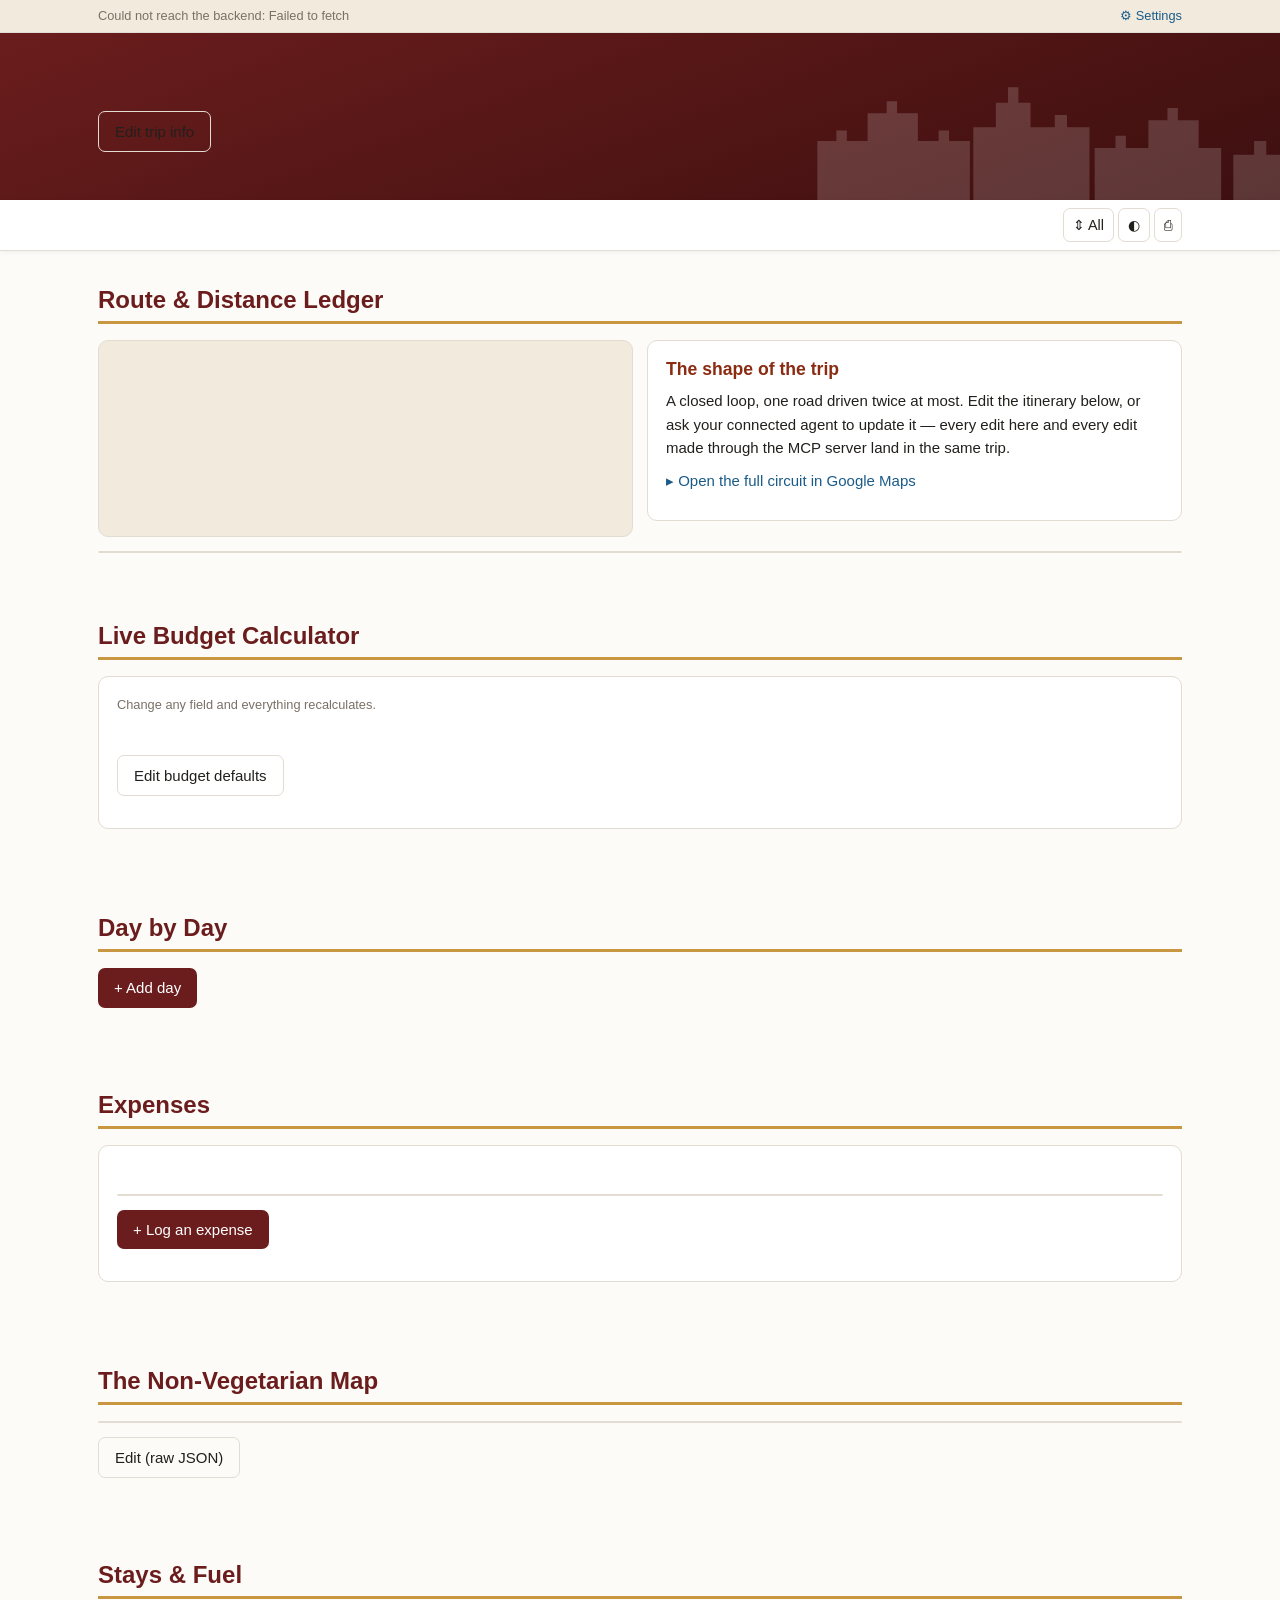
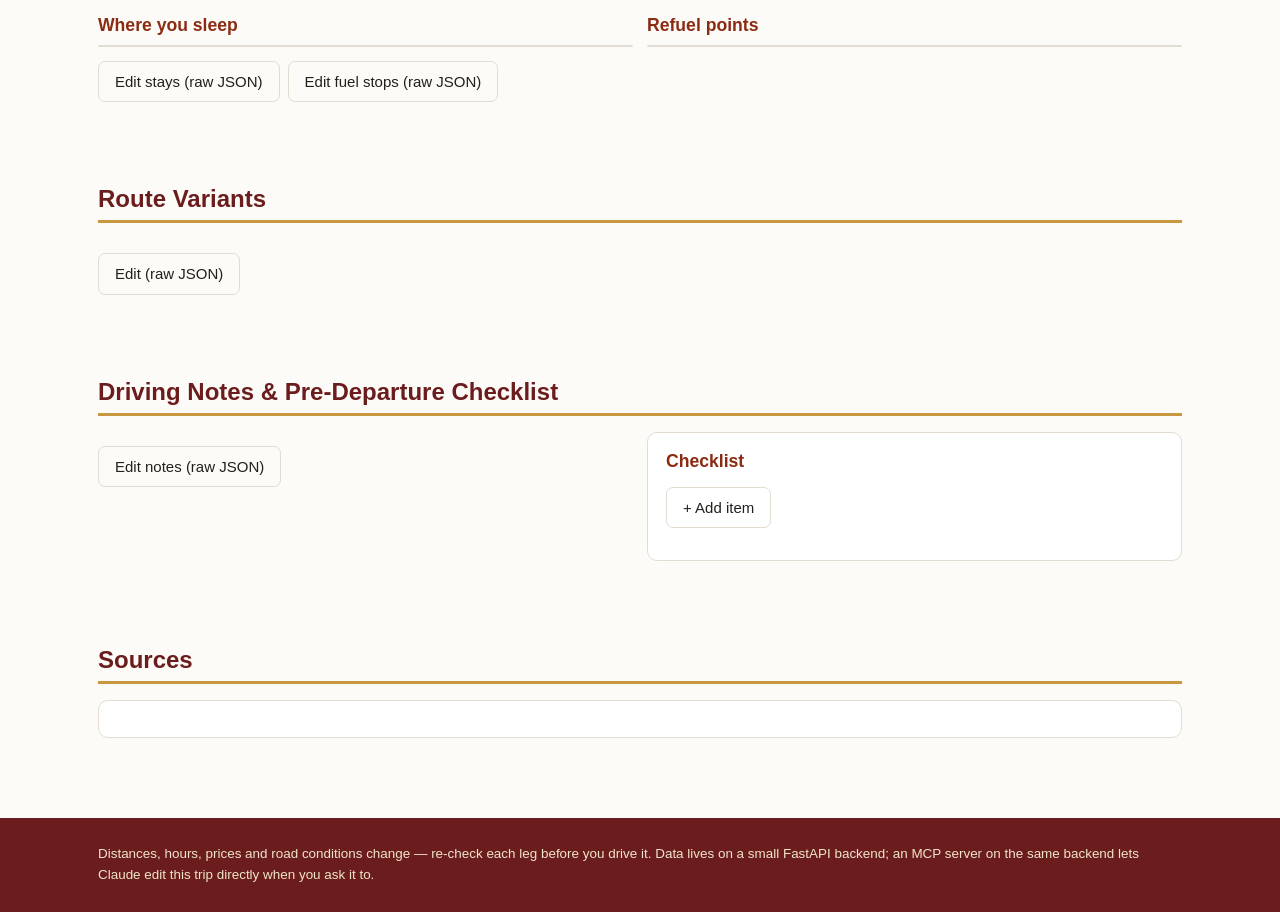
==== index.html @ 18d5763b "Add FastAPI + MCP backend and rewire frontend to use it Replaces the static single-file prototype wi" ====
<!DOCTYPE html>
<html lang="en">
<head>
<meta charset="utf-8">
<meta name="viewport" content="width=device-width, initial-scale=1">
<title id="pageTitle">Trip Planner</title>
<link rel="stylesheet" href="css/style.css">
</head>
<body>

<div class="syncbar">
  <div class="wrap">
    <span class="msg" id="syncMsg">Loading…</span>
    <span class="navspacer"></span>
    <button id="btnSettings">⚙ Settings</button>
  </div>
</div>

<header class="hero">
  <svg viewBox="0 0 600 200" xmlns="http://www.w3.org/2000/svg" aria-hidden="true">
    <g fill="#fff">
      <path d="M20 200 V120 h22 v-12 h12 v12 h24 V88 h22 V74 h12 v14 h24 v32 h24 v-12 h12 v12 h24 v80 Z"/>
      <path d="M200 200 V104 h26 V76 h14 V58 h12 v18 h14 v28 h28 v-14 h14 v14 h26 v96 Z"/>
      <path d="M340 200 V128 h24 v-14 h12 v14 h26 V96 h22 V82 h12 v14 h24 v32 h26 v72 Z"/>
      <path d="M500 200 V136 h24 v-16 h14 v16 h28 v-22 h22 v86 Z"/>
    </g>
  </svg>
  <div class="wrap">
    <div class="kicker" id="hKicker"></div>
    <h1 id="hTitle"></h1>
    <div class="sub" id="hSub"></div>
    <div class="pills" id="hPills"></div>
    <div class="editbar"><button class="btn secondary" id="btnEditMeta">Edit trip info</button></div>
  </div>
</header>

<nav>
  <div class="wrap" id="navbar">
    <div class="navspacer"></div>
    <button class="iconbtn" id="btnExpand" title="Expand or collapse all days">⇕ All</button>
    <button class="iconbtn" id="btnTheme" title="Light / dark">◐</button>
    <button class="iconbtn" id="btnPrint" title="Print or save as PDF">⎙</button>
  </div>
</nav>

<div class="wrap">

  <!-- ---- Overview: map + ledger ---- -->
  <section id="overview">
    <h2>Route & Distance Ledger</h2>
    <div class="grid g2">
      <div class="mapbox" id="routeMap"></div>
      <div class="card">
        <h3 style="margin-top:0">The shape of the trip</h3>
        <p>A closed loop, one road driven twice at most. Edit the itinerary below, or ask your
        connected agent to update it — every edit here and every edit made through the MCP
        server land in the same trip.</p>
        <p><a id="fullMapLink" href="#" target="_blank" rel="noopener">▸ Open the full circuit in Google Maps</a></p>
      </div>
    </div>
    <div class="tablewrap" style="margin-top:14px"><table id="ledger"></table></div>
  </section>

  <!-- ---- Budget calculator ---- -->
  <section id="budget">
    <h2>Live Budget Calculator</h2>
    <div class="card">
      <p class="small">Change any field and everything recalculates.</p>
      <div class="calc" id="calcFields"></div>
      <div class="out" id="calcOut"></div>
      <div class="editbar"><button class="btn secondary" id="btnEditBudget">Edit budget defaults</button></div>
    </div>
  </section>

  <!-- ---- Days ---- -->
  <section id="itinerary">
    <h2>Day by Day</h2>
    <div class="editbar"><button class="btn" id="btnAddDay">+ Add day</button></div>
    <div id="days"></div>
  </section>

  <!-- ---- Expenses ---- -->
  <section id="expenses">
    <h2>Expenses</h2>
    <div class="card">
      <div id="expenseTotals" class="out" style="margin-bottom:14px"></div>
      <div class="tablewrap"><table id="expenseTable"></table></div>
      <div class="editbar"><button class="btn" id="btnAddExpense">+ Log an expense</button></div>
    </div>
  </section>

  <!-- ---- Food ---- -->
  <section id="food">
    <h2>The Non-Vegetarian Map</h2>
    <div class="tablewrap"><table id="foodTable"></table></div>
    <div class="editbar"><button class="btn secondary" id="btnEditFood">Edit (raw JSON)</button></div>
  </section>

  <!-- ---- Stays & fuel ---- -->
  <section id="logistics">
    <h2>Stays & Fuel</h2>
    <div class="grid g2">
      <div><h3>Where you sleep</h3><div class="tablewrap"><table id="stayTable"></table></div></div>
      <div><h3>Refuel points</h3><div class="tablewrap"><table id="fuelTable"></table></div></div>
    </div>
    <div class="editbar">
      <button class="btn secondary" id="btnEditStays">Edit stays (raw JSON)</button>
      <button class="btn secondary" id="btnEditFuel">Edit fuel stops (raw JSON)</button>
    </div>
  </section>

  <!-- ---- Variants ---- -->
  <section id="variants">
    <h2>Route Variants</h2>
    <div class="grid g2" id="variantCards"></div>
    <div class="editbar"><button class="btn secondary" id="btnEditVariants">Edit (raw JSON)</button></div>
  </section>

  <!-- ---- Notes + checklist ---- -->
  <section id="notes">
    <h2>Driving Notes & Pre-Departure Checklist</h2>
    <div class="grid g2">
      <div>
        <div id="noteBlocks"></div>
        <div class="editbar"><button class="btn secondary" id="btnEditNotes">Edit notes (raw JSON)</button></div>
      </div>
      <div class="card">
        <h3 style="margin-top:0">Checklist</h3>
        <ul class="chk" id="checklist"></ul>
        <div class="editbar"><button class="btn secondary" id="btnAddChecklistItem">+ Add item</button></div>
      </div>
    </div>
  </section>

  <!-- ---- Sources ---- -->
  <section id="sources">
    <h2>Sources</h2>
    <div class="card"><ul id="sourcesList" style="margin:0;padding-left:18px;font-size:.88rem"></ul></div>
  </section>

</div>

<footer>
  <div class="wrap">
    Distances, hours, prices and road conditions change — re-check each leg before you drive it.
    Data lives on a small FastAPI backend; an MCP server on the same backend lets Claude edit
    this trip directly when you ask it to.
  </div>
</footer>

<!-- ---- Settings modal ---- -->
<div class="modal-backdrop" id="settingsModal" hidden>
  <div class="modal">
    <h3>Settings</h3>
    <div class="field"><label>Shared editor token</label><input type="password" id="settingsToken"></div>
    <div class="field"><label>Your display name (for attributing edits/expenses)</label><input type="text" id="settingsName"></div>
    <div class="modal-actions">
      <button class="btn secondary" data-close>Cancel</button>
      <button class="btn" id="btnSaveSettings">Save</button>
    </div>
  </div>
</div>

<!-- ---- Generic modal (edit forms render into #modalBody) ---- -->
<div class="modal-backdrop" id="genericModal" hidden>
  <div class="modal">
    <h3 id="modalTitle">Edit</h3>
    <div id="modalBody"></div>
    <div class="modal-actions">
      <button class="btn secondary" data-close>Cancel</button>
      <button class="btn" id="btnModalSave">Save</button>
    </div>
  </div>
</div>

<!-- ---- Confirm dialog (non-blocking; avoids native confirm()) ---- -->
<div class="modal-backdrop" id="confirmModal" hidden>
  <div class="modal">
    <p id="confirmMsg" style="margin:0 0 16px"></p>
    <div class="modal-actions">
      <button class="btn secondary" id="confirmNo">Cancel</button>
      <button class="btn" id="confirmYes">OK</button>
    </div>
  </div>
</div>

<script src="js/config.js"></script>
<script src="js/api.js"></script>
<script src="js/render.js"></script>
<script src="js/editor.js"></script>
<script src="js/expenses.js"></script>
<script src="js/app.js"></script>
</body>
</html>
---- css/style.css ----
/* ============================================================================
   SECTION 1 — THEME TOKENS
   Change the whole look of the page from these ~20 lines.
   ========================================================================== */
:root{
  --maroon:#6b1d1d;        /* primary brand / headers        */
  --rust:#8a2b12;          /* secondary accent               */
  --gold:#c9973f;          /* rules, highlights              */
  --sand:#f2ebdd;          /* tinted panels                  */
  --paper:#fdfbf7;         /* page background                */
  --card:#ffffff;          /* card background                */
  --ink:#22201d;           /* body text                      */
  --muted:#7a7166;         /* secondary text                 */
  --line:#e2dcd2;          /* borders                        */
  --green:#2e7d5b;         /* "tip" callouts                 */
  --warn:#b3541e;          /* "warning" callouts             */
  --meat:#8a2b12;          /* "non-veg" callouts             */
  --radius:10px;
  --maxw:1120px;
  --font:"Inter",-apple-system,BlinkMacSystemFont,"Segoe UI",Roboto,Helvetica,Arial,sans-serif;
  --serif:Georgia,"Times New Roman",serif;
}
/* Dark theme — toggled by adding .dark to <body> */
body.dark{
  --paper:#171512; --card:#211e1a; --ink:#ece6dc; --muted:#a49a8c;
  --line:#37322b; --sand:#2a251e; --maroon:#c9973f; --rust:#d98f5c;
}

/* ============================================================================
   SECTION 2 — STYLES
   ========================================================================== */
*{box-sizing:border-box}
body{margin:0;font-family:var(--font);background:var(--paper);color:var(--ink);
     line-height:1.55;font-size:15px;-webkit-font-smoothing:antialiased}
.wrap{max-width:var(--maxw);margin:0 auto;padding:0 18px}
a{color:#1a5b8a;text-decoration:none}
a:hover{text-decoration:underline}
body.dark a{color:#7fb6dd}
h1,h2,h3,h4{margin:0 0 8px;color:var(--maroon);line-height:1.25}
h2{font-size:1.5rem;border-bottom:3px solid var(--gold);padding-bottom:6px;margin:0 0 16px}
h3{font-size:1.1rem;color:var(--rust)}
h4{font-size:.78rem;text-transform:uppercase;letter-spacing:.09em;color:var(--muted);margin-top:14px}
p{margin:0 0 10px}
small,.small{font-size:.8rem;color:var(--muted)}

/* ---- Hero ---- */
.hero{background:linear-gradient(160deg,var(--maroon),#3d0f0f);color:#fff;padding:46px 0 34px;position:relative;overflow:hidden}
.hero h1{color:#fff;font-size:3rem;letter-spacing:-1.5px;margin:0}
.hero .kicker{letter-spacing:.35em;font-size:.7rem;color:var(--gold);text-transform:uppercase}
.hero .sub{color:#e9d9bd;max-width:660px;margin-top:10px}
.hero svg{position:absolute;right:-40px;bottom:-10px;opacity:.16;width:520px;pointer-events:none}
.pills{margin-top:18px;display:flex;flex-wrap:wrap;gap:8px}
.pill{background:rgba(255,255,255,.12);border:1px solid rgba(255,255,255,.25);
      padding:4px 12px;border-radius:20px;font-size:.78rem}

/* ---- Sticky nav ---- */
nav{position:sticky;top:0;z-index:50;background:var(--card);border-bottom:1px solid var(--line);
    box-shadow:0 1px 6px rgba(0,0,0,.05)}
nav .wrap{display:flex;gap:4px;overflow-x:auto;padding:8px 18px;align-items:center}
nav button{background:none;border:1px solid transparent;color:var(--muted);font:inherit;font-size:.82rem;
           padding:6px 11px;border-radius:7px;cursor:pointer;white-space:nowrap}
nav button:hover{background:var(--sand);color:var(--ink)}
nav button.on{background:var(--maroon);color:#fff;border-color:var(--maroon)}
body.dark nav button.on{color:#171512}
.navspacer{flex:1}
.iconbtn{background:none;border:1px solid var(--line);border-radius:7px;cursor:pointer;
         padding:5px 9px;font-size:.9rem;color:var(--ink)}

/* ---- Generic blocks ---- */
section{padding:34px 0;scroll-margin-top:60px}
.card{background:var(--card);border:1px solid var(--line);border-radius:var(--radius);
      padding:18px;margin-bottom:16px}
.grid{display:grid;gap:14px}
.g2{grid-template-columns:repeat(auto-fit,minmax(280px,1fr))}
.g3{grid-template-columns:repeat(auto-fit,minmax(220px,1fr))}
.callout{border-left:4px solid var(--gold);background:var(--sand);padding:11px 14px;
         border-radius:0 8px 8px 0;margin:12px 0;font-size:.9rem}
.callout.warn{border-color:var(--warn);background:#fdf3ec}
.callout.tip{border-color:var(--green);background:#eef6f1}
.callout.meat{border-color:var(--meat);background:#fbf0ed}
body.dark .callout.warn,body.dark .callout.tip,body.dark .callout.meat{background:var(--sand)}
table{width:100%;border-collapse:collapse;font-size:.86rem}
th{background:var(--maroon);color:#fff;text-align:left;padding:8px 9px;font-weight:500;font-size:.78rem}
body.dark th{color:#171512}
td{padding:7px 9px;border-bottom:1px solid var(--line);vertical-align:top}
tbody tr:nth-child(even) td{background:var(--sand)}
.num{text-align:right;font-variant-numeric:tabular-nums}
.tablewrap{overflow-x:auto;border-radius:8px;border:1px solid var(--line)}

/* ---- Day cards ---- */
.day{background:var(--card);border:1px solid var(--line);border-radius:var(--radius);
     margin-bottom:14px;overflow:hidden}
.day.star{border-color:var(--gold);border-width:2px}
.dayhead{display:flex;gap:14px;align-items:center;padding:14px 18px;cursor:pointer;
         background:var(--maroon);color:#fff}
body.dark .dayhead{color:#171512}
.dayhead:hover{filter:brightness(1.12)}
.daynum{font-size:1.5rem;font-weight:700;min-width:86px;line-height:1}
.daynum .wd{font-size:.6rem;letter-spacing:.16em;opacity:.7;margin-top:3px;font-weight:600}
.daytitle{flex:1}
.daytitle .t{font-size:1.02rem;font-weight:600}
.daytitle .s{font-size:.76rem;opacity:.8}
.chev{font-size:1.1rem;transition:transform .2s}
.day.open .chev{transform:rotate(180deg)}
.daybody{display:none;padding:18px}
.day.open .daybody{display:block}
.loadtag{font-size:.68rem;padding:2px 8px;border-radius:12px;background:rgba(255,255,255,.2)}

/* ---- Timeline ---- */
.tl{list-style:none;padding:0;margin:14px 0 0;border-left:2px solid var(--line);position:relative}
.tl li{padding:0 0 16px 20px;position:relative}
.tl li::before{content:"";position:absolute;left:-7px;top:6px;width:12px;height:12px;
               border-radius:50%;background:var(--gold);border:2px solid var(--card)}
.tl li.key::before{background:var(--rust);width:14px;height:14px;left:-8px}
.tl .time{font-weight:700;font-size:.85rem;color:var(--rust);font-variant-numeric:tabular-nums}
.tl .what{font-weight:600;font-size:.92rem}
.tl .desc{font-size:.87rem;color:var(--ink);opacity:.9}
.tl li.status-skipped .what{text-decoration:line-through;opacity:.55}
.tl li.status-visited .what{color:var(--green)}
.statusbtn{margin-left:8px;font-size:.68rem;border:1px solid var(--line);background:var(--sand);
           color:var(--muted);border-radius:10px;padding:1px 8px;cursor:pointer}
.tl li.status-visited .statusbtn{color:var(--green);border-color:var(--green)}
.tl li.status-skipped .statusbtn{color:var(--warn);border-color:var(--warn)}

/* ---- Photo cards ---- */
.photos{display:grid;grid-template-columns:repeat(auto-fill,minmax(190px,1fr));gap:12px;margin:14px 0}
.ph{border:1px solid var(--line);border-radius:9px;overflow:hidden;background:var(--sand);
    display:flex;flex-direction:column}
.ph .imgbox{aspect-ratio:4/3;background:var(--sand);display:flex;align-items:center;
            justify-content:center;overflow:hidden;position:relative}
.ph img{width:100%;height:100%;object-fit:cover;display:block;opacity:0;transition:opacity .35s}
.ph .fallback{font-size:.75rem;color:var(--muted);text-align:center;padding:10px}
.ph .meta{padding:8px 10px}
.ph .nm{font-size:.83rem;font-weight:600;line-height:1.3}
.ph .lk{font-size:.72rem;margin-top:3px}
.ph .skel{position:absolute;inset:0;background:linear-gradient(90deg,var(--sand),var(--line),var(--sand));
          background-size:200% 100%;animation:sh 1.3s infinite}
@keyframes sh{0%{background-position:200% 0}100%{background-position:-200% 0}}

/* ---- Budget calculator ---- */
.calc{display:grid;grid-template-columns:repeat(auto-fit,minmax(150px,1fr));gap:12px}
.fld label{display:block;font-size:.73rem;text-transform:uppercase;letter-spacing:.06em;
           color:var(--muted);margin-bottom:4px}
.fld input,.fld select{width:100%;padding:7px 9px;border:1px solid var(--line);border-radius:7px;
                       font:inherit;font-size:.9rem;background:var(--card);color:var(--ink)}
.out{display:grid;grid-template-columns:repeat(auto-fit,minmax(160px,1fr));gap:12px;margin-top:16px}
.stat{background:var(--sand);border-radius:9px;padding:12px 14px}
.stat .k{font-size:.7rem;text-transform:uppercase;letter-spacing:.06em;color:var(--muted)}
.stat .v{font-size:1.45rem;font-weight:700;color:var(--maroon);font-variant-numeric:tabular-nums}
.stat .n{font-size:.72rem;color:var(--muted)}

/* ---- Checklist ---- */
.chk{list-style:none;padding:0;margin:0}
.chk li{padding:5px 0;border-bottom:1px solid var(--line);font-size:.9rem}
.chk input{margin-right:9px;transform:scale(1.15)}
.chk li.done{opacity:.45;text-decoration:line-through}

/* ---- Map SVG ---- */
.mapbox{background:var(--sand);border-radius:var(--radius);padding:10px;border:1px solid var(--line)}
.mapbox svg{width:100%;height:auto;display:block}

footer{background:var(--maroon);color:#f0e4cd;padding:26px 0;margin-top:30px;font-size:.84rem}
body.dark footer{background:#211e1a}
footer a{color:var(--gold)}

/* ---- Toast ---- */
.toast{position:fixed;bottom:20px;left:50%;transform:translateX(-50%);background:var(--ink);
       color:var(--paper);padding:10px 18px;border-radius:8px;font-size:.85rem;z-index:200;
       max-width:90vw;box-shadow:0 4px 16px rgba(0,0,0,.25)}
.toast.err{background:var(--warn)}

/* ---- Sync banner ---- */
.syncbar{background:var(--sand);border-bottom:1px solid var(--line);font-size:.8rem;padding:6px 0}
.syncbar .wrap{display:flex;gap:10px;align-items:center;flex-wrap:wrap}
.syncbar .msg{color:var(--muted)}
.syncbar button{background:none;border:none;color:#1a5b8a;cursor:pointer;font:inherit;padding:0}
.syncbar button:hover{text-decoration:underline}

/* ---- Editor ---- */
.editbar{display:flex;gap:8px;flex-wrap:wrap;margin:14px 0}
.editbar input[type=file]{display:none}
.modal-backdrop{position:fixed;inset:0;background:rgba(0,0,0,.5);display:flex;
                align-items:flex-start;justify-content:center;padding:40px 16px;z-index:100;overflow:auto}
.modal-backdrop[hidden]{display:none}
.modal{background:var(--card);border-radius:var(--radius);padding:22px;max-width:640px;width:100%}
.modal h3{margin-top:0}
.field{margin-bottom:12px}
.field label{display:block;font-size:.78rem;color:var(--muted);margin-bottom:4px}
.field input,.field textarea,.field select{width:100%;padding:8px 10px;border:1px solid var(--line);
    border-radius:7px;font:inherit;background:var(--paper);color:var(--ink)}
.field textarea{min-height:90px;font-family:monospace;font-size:.82rem}
.modal-actions{display:flex;gap:8px;justify-content:flex-end;margin-top:16px}
.btn{background:var(--maroon);color:#fff;border:none;border-radius:7px;padding:8px 16px;
     font:inherit;cursor:pointer}
.btn.secondary{background:none;border:1px solid var(--line);color:var(--ink)}
.btn:disabled{opacity:.5;cursor:not-allowed}
.edit-day-list{display:flex;flex-direction:column;gap:10px;max-height:60vh;overflow:auto;margin:10px 0}
.edit-day-row{border:1px solid var(--line);border-radius:8px;padding:10px;background:var(--paper)}
.edit-day-row .row-head{display:flex;gap:6px;align-items:center;margin-bottom:6px}
.edit-day-row .row-head b{flex:1}
.tl-edit-row{display:flex;gap:6px;margin-bottom:6px;align-items:flex-start}
.tl-edit-row input[type=text]{flex:1}
.tl-edit-row input[type=time],.tl-edit-row input[data-w]{width:78px;flex:none}

@media print{
  nav,.iconbtn,.hero svg,.editbar,.syncbar{display:none}
  .daybody{display:block!important}
  section{page-break-inside:avoid}
}
@media(max-width:640px){
  .hero h1{font-size:2rem}
  .daynum{min-width:60px;font-size:1.1rem}
  .dayhead{padding:11px 13px}
  .editbar{flex-direction:column}
}
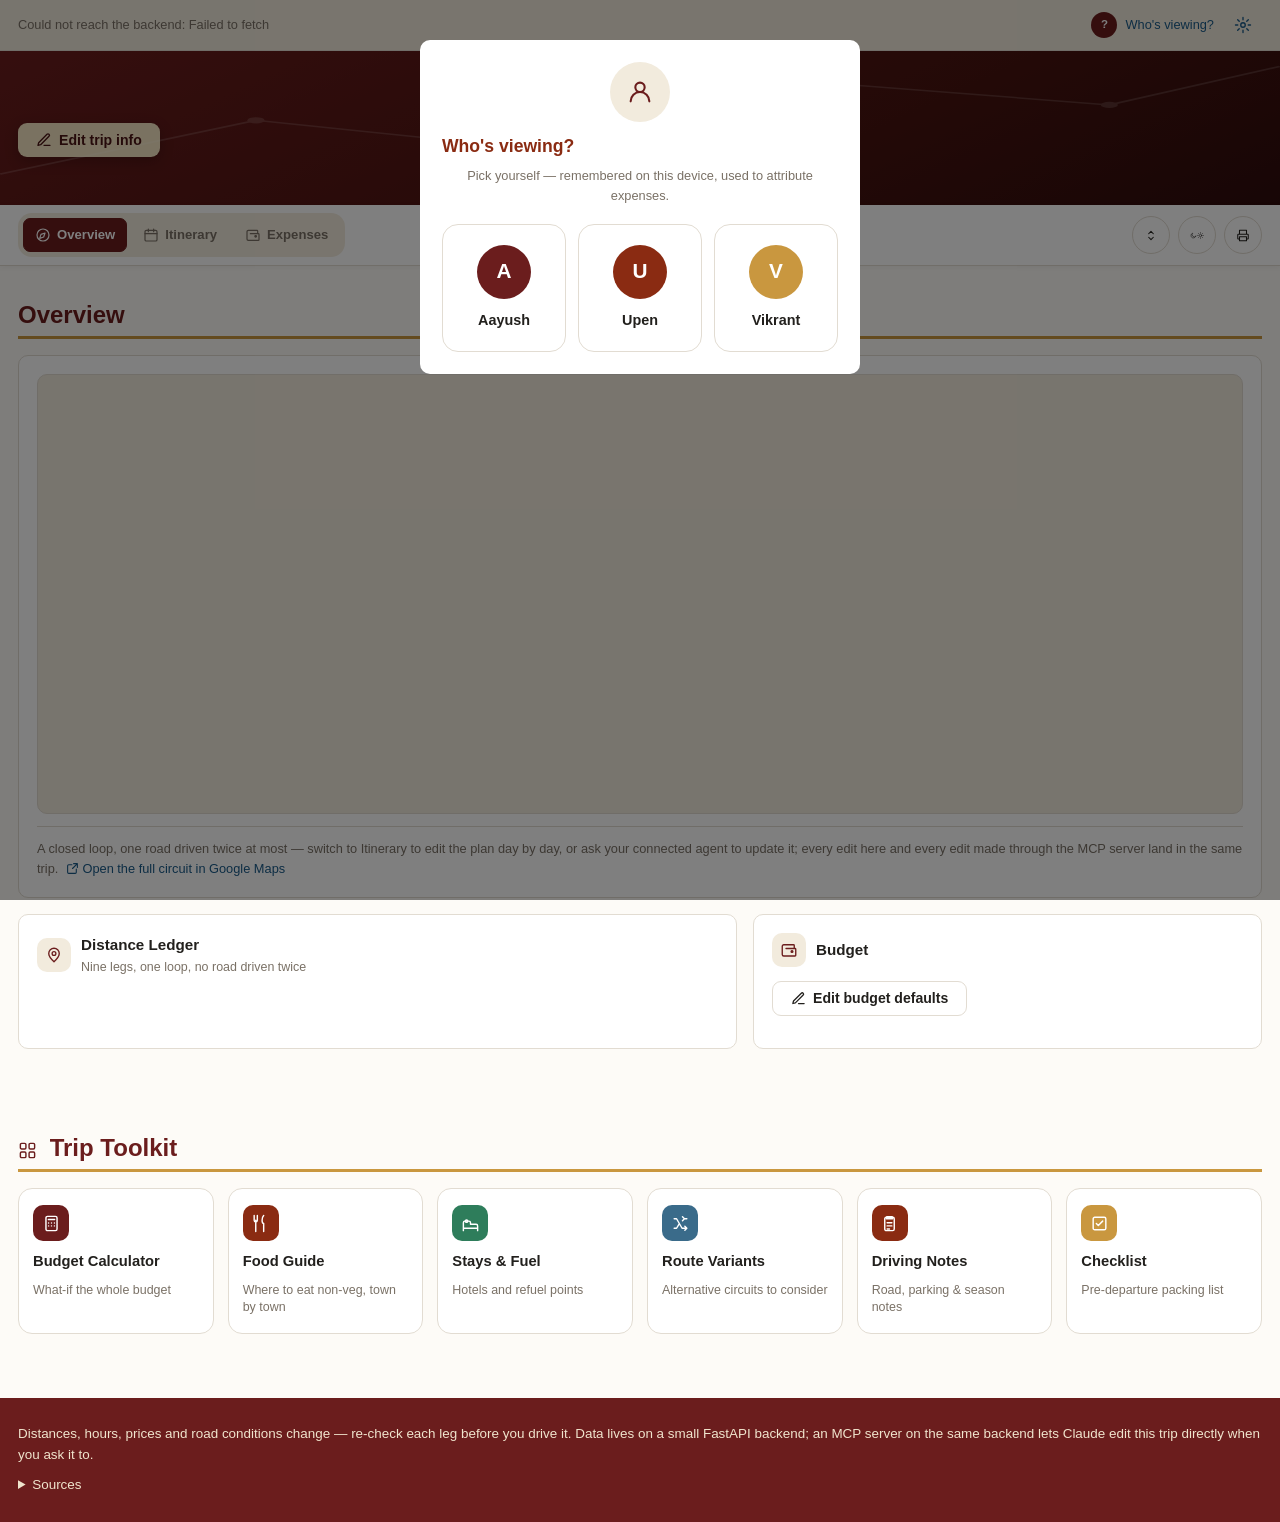
==== commit 2cea4e58: "Rebrand to TripCraft and port bento-box design to the real app - Rename app to TripCraft, trip title" ====
--- a/index.html
+++ b/index.html
@@ -3,7 +3,7 @@
 <head>
 <meta charset="utf-8">
 <meta name="viewport" content="width=device-width, initial-scale=1">
-<title id="pageTitle">Trip Planner</title>
+<title id="pageTitle">TripCraft</title>
 <link rel="stylesheet" href="css/style.css">
 </head>
 <body>
@@ -12,148 +12,306 @@
   <div class="wrap">
     <span class="msg" id="syncMsg">Loading…</span>
     <span class="navspacer"></span>
-    <button id="btnSettings">⚙ Settings</button>
+    <button class="person-chip" id="btnPerson">
+      <span class="person-avatar" id="personAvatar">?</span>
+      <span id="personLabel">Who's viewing?</span>
+    </button>
+    <button class="icon-btn" id="btnSettings" title="Settings">
+      <svg width="18" height="18" viewBox="0 0 24 24" fill="none" stroke="currentColor" stroke-width="1.8" stroke-linecap="round" stroke-linejoin="round"><circle cx="12" cy="12" r="3"/><path d="M12 2v3M12 19v3M2 12h3M19 12h3M4.9 4.9l2.1 2.1M17 17l2.1 2.1M19.1 4.9L17 7M7 17l-2.1 2.1"/></svg>
+    </button>
   </div>
 </div>
 
 <header class="hero">
-  <svg viewBox="0 0 600 200" xmlns="http://www.w3.org/2000/svg" aria-hidden="true">
-    <g fill="#fff">
-      <path d="M20 200 V120 h22 v-12 h12 v12 h24 V88 h22 V74 h12 v14 h24 v32 h24 v-12 h12 v12 h24 v80 Z"/>
-      <path d="M200 200 V104 h26 V76 h14 V58 h12 v18 h14 v28 h28 v-14 h14 v14 h26 v96 Z"/>
-      <path d="M340 200 V128 h24 v-14 h12 v14 h26 V96 h22 V82 h12 v14 h24 v32 h26 v72 Z"/>
-      <path d="M500 200 V136 h24 v-16 h14 v16 h28 v-22 h22 v86 Z"/>
-    </g>
+  <svg class="hero-routes" viewBox="0 0 600 200" preserveAspectRatio="none" aria-hidden="true">
+    <path d="M0 160 L120 90 L260 130 L380 40 L520 70 L600 20" fill="none" stroke="#fff" stroke-width="2"/>
+    <circle cx="120" cy="90" r="4" fill="#fff"/><circle cx="380" cy="40" r="4" fill="#fff"/><circle cx="520" cy="70" r="4" fill="#fff"/>
   </svg>
-  <div class="wrap">
-    <div class="kicker" id="hKicker"></div>
-    <h1 id="hTitle"></h1>
-    <div class="sub" id="hSub"></div>
-    <div class="pills" id="hPills"></div>
-    <div class="editbar"><button class="btn secondary" id="btnEditMeta">Edit trip info</button></div>
+  <div class="wrap hero-top">
+    <div>
+      <div class="kicker" id="hKicker"></div>
+      <h1 id="hTitle"></h1>
+      <div class="sub" id="hSub"></div>
+      <div class="pills" id="hPills"></div>
+      <div class="editbar">
+        <button class="btn btn-cream" id="btnEditMeta">
+          <svg width="16" height="16" viewBox="0 0 24 24" fill="none" stroke="currentColor" stroke-width="2" stroke-linecap="round" stroke-linejoin="round"><path d="M12 20h9M16.5 3.5a2.1 2.1 0 0 1 3 3L7 19l-4 1 1-4z"/></svg>
+          Edit trip info
+        </button>
+      </div>
+    </div>
+    <div class="photo-stack" id="heroPhotos"></div>
   </div>
 </header>
 
 <nav>
   <div class="wrap" id="navbar">
+    <div class="navpills">
+      <button class="tabbtn on" data-tab="overview">
+        <svg width="16" height="16" viewBox="0 0 24 24" fill="none" stroke="currentColor" stroke-width="1.8" stroke-linecap="round" stroke-linejoin="round"><circle cx="12" cy="12" r="9"/><path d="M15 9l-2 6-6 2 2-6z"/></svg>
+        Overview
+      </button>
+      <button class="tabbtn" data-tab="itinerary">
+        <svg width="16" height="16" viewBox="0 0 24 24" fill="none" stroke="currentColor" stroke-width="1.8" stroke-linecap="round" stroke-linejoin="round"><rect x="3" y="5" width="18" height="16" rx="2"/><path d="M3 10h18M8 3v4M16 3v4"/></svg>
+        Itinerary
+      </button>
+      <button class="tabbtn" data-tab="expenses">
+        <svg width="16" height="16" viewBox="0 0 24 24" fill="none" stroke="currentColor" stroke-width="1.8" stroke-linecap="round" stroke-linejoin="round"><path d="M3 7a2 2 0 0 1 2-2h13a1 1 0 0 1 1 1v3M3 7v11a2 2 0 0 0 2 2h15a1 1 0 0 0 1-1v-8a1 1 0 0 0-1-1H8"/><circle cx="16" cy="14" r="1.2" fill="currentColor"/></svg>
+        Expenses
+      </button>
+    </div>
     <div class="navspacer"></div>
-    <button class="iconbtn" id="btnExpand" title="Expand or collapse all days">⇕ All</button>
-    <button class="iconbtn" id="btnTheme" title="Light / dark">◐</button>
-    <button class="iconbtn" id="btnPrint" title="Print or save as PDF">⎙</button>
+    <button class="icon-btn" id="btnExpand" title="Expand or collapse all days">
+      <svg width="17" height="17" viewBox="0 0 24 24" fill="none" stroke="currentColor" stroke-width="1.8" stroke-linecap="round" stroke-linejoin="round"><path d="M8 9l4-4 4 4M8 15l4 4 4-4"/></svg>
+    </button>
+    <button class="icon-btn" id="btnTheme" title="Light / dark">
+      <svg id="themeIconMoon" width="17" height="17" viewBox="0 0 24 24" fill="none" stroke="currentColor" stroke-width="1.8" stroke-linecap="round" stroke-linejoin="round"><path d="M20 14.5A8.5 8.5 0 1 1 9.5 4a7 7 0 0 0 10.5 10.5z"/></svg>
+      <svg id="themeIconSun" width="17" height="17" viewBox="0 0 24 24" fill="none" stroke="currentColor" stroke-width="1.8" stroke-linecap="round" stroke-linejoin="round" hidden><circle cx="12" cy="12" r="4"/><path d="M12 2v2M12 20v2M4 12H2M22 12h-2M5 5l1.5 1.5M17.5 17.5L19 19M19 5l-1.5 1.5M6.5 17.5L5 19"/></svg>
+    </button>
+    <button class="icon-btn" id="btnPrint" title="Print or save as PDF">
+      <svg width="17" height="17" viewBox="0 0 24 24" fill="none" stroke="currentColor" stroke-width="1.8" stroke-linecap="round" stroke-linejoin="round"><path d="M6 9V3h12v6M6 18H4a1 1 0 0 1-1-1v-6a1 1 0 0 1 1-1h16a1 1 0 0 1 1 1v6a1 1 0 0 1-1 1h-2M6 14h12v7H6z"/></svg>
+    </button>
   </div>
 </nav>
 
 <div class="wrap">
 
-  <!-- ---- Overview: map + ledger ---- -->
-  <section id="overview">
-    <h2>Route & Distance Ledger</h2>
-    <div class="grid g2">
-      <div class="mapbox" id="routeMap"></div>
+  <!-- ============================================================ -->
+  <!-- TAB: Overview                                                 -->
+  <!-- ============================================================ -->
+  <div id="tab-overview" class="tabpanel">
+
+    <section id="overview">
+      <h2>Overview</h2>
       <div class="card">
-        <h3 style="margin-top:0">The shape of the trip</h3>
-        <p>A closed loop, one road driven twice at most. Edit the itinerary below, or ask your
-        connected agent to update it — every edit here and every edit made through the MCP
-        server land in the same trip.</p>
-        <p><a id="fullMapLink" href="#" target="_blank" rel="noopener">▸ Open the full circuit in Google Maps</a></p>
-      </div>
-    </div>
-    <div class="tablewrap" style="margin-top:14px"><table id="ledger"></table></div>
-  </section>
-
-  <!-- ---- Budget calculator ---- -->
-  <section id="budget">
-    <h2>Live Budget Calculator</h2>
-    <div class="card">
-      <p class="small">Change any field and everything recalculates.</p>
-      <div class="calc" id="calcFields"></div>
-      <div class="out" id="calcOut"></div>
-      <div class="editbar"><button class="btn secondary" id="btnEditBudget">Edit budget defaults</button></div>
-    </div>
-  </section>
-
-  <!-- ---- Days ---- -->
-  <section id="itinerary">
-    <h2>Day by Day</h2>
-    <div class="editbar"><button class="btn" id="btnAddDay">+ Add day</button></div>
-    <div id="days"></div>
-  </section>
-
-  <!-- ---- Expenses ---- -->
-  <section id="expenses">
-    <h2>Expenses</h2>
-    <div class="card">
-      <div id="expenseTotals" class="out" style="margin-bottom:14px"></div>
-      <div class="tablewrap"><table id="expenseTable"></table></div>
-      <div class="editbar"><button class="btn" id="btnAddExpense">+ Log an expense</button></div>
-    </div>
-  </section>
-
-  <!-- ---- Food ---- -->
-  <section id="food">
-    <h2>The Non-Vegetarian Map</h2>
+        <div class="mapbox" id="routeMap"></div>
+        <p class="map-footnote">A closed loop, one road driven twice at most — switch to Itinerary
+        to edit the plan day by day, or ask your connected agent to update it; every edit here and
+        every edit made through the MCP server land in the same trip.
+        <a id="fullMapLink" href="#" target="_blank" rel="noopener">
+          <svg width="13" height="13" viewBox="0 0 24 24" fill="none" stroke="currentColor" stroke-width="2" stroke-linecap="round" stroke-linejoin="round" style="vertical-align:-2px"><path d="M14 3h7v7M21 3l-9 9M19 13v6a2 2 0 0 1-2 2H5a2 2 0 0 1-2-2V7a2 2 0 0 1 2-2h6"/></svg>
+          Open the full circuit in Google Maps</a></p>
+      </div>
+
+      <div class="bento" style="margin-top:16px">
+        <div class="card bento-7">
+          <div class="tile-head">
+            <div class="tile-ico">
+              <svg width="18" height="18" viewBox="0 0 24 24" fill="none" stroke="currentColor" stroke-width="1.8" stroke-linecap="round" stroke-linejoin="round"><path d="M12 21s7-6.5 7-11a7 7 0 1 0-14 0c0 4.5 7 11 7 11z"/><circle cx="12" cy="10" r="2.5"/></svg>
+            </div>
+            <div>
+              <div class="tile-title">Distance Ledger</div>
+              <div class="tile-sub">Nine legs, one loop, no road driven twice</div>
+            </div>
+          </div>
+          <div id="ledger"></div>
+        </div>
+
+        <div class="card bento-5" id="budgetSummary">
+          <div class="tile-head">
+            <div class="tile-ico">
+              <svg width="18" height="18" viewBox="0 0 24 24" fill="none" stroke="currentColor" stroke-width="1.8" stroke-linecap="round" stroke-linejoin="round"><path d="M3 7a2 2 0 0 1 2-2h13a1 1 0 0 1 1 1v3M3 7v11a2 2 0 0 0 2 2h15a1 1 0 0 0 1-1v-8a1 1 0 0 0-1-1H8"/><circle cx="16" cy="14" r="1.2" fill="currentColor"/></svg>
+            </div>
+            <div>
+              <div class="tile-title">Budget</div>
+              <div class="tile-sub" id="budgetTileSub"></div>
+            </div>
+          </div>
+          <div id="budgetSummaryBody"></div>
+          <div class="editbar">
+            <button class="btn secondary" id="btnEditBudget">
+              <svg width="15" height="15" viewBox="0 0 24 24" fill="none" stroke="currentColor" stroke-width="2" stroke-linecap="round" stroke-linejoin="round"><path d="M12 20h9M16.5 3.5a2.1 2.1 0 0 1 3 3L7 19l-4 1 1-4z"/></svg>
+              Edit budget defaults
+            </button>
+          </div>
+        </div>
+      </div>
+    </section>
+
+    <section id="toolkit">
+      <h2>
+        <svg width="19" height="19" viewBox="0 0 24 24" fill="none" stroke="currentColor" stroke-width="1.8" stroke-linecap="round" stroke-linejoin="round" style="vertical-align:-4px;margin-right:6px"><rect x="3" y="3" width="7" height="7" rx="1.5"/><rect x="14" y="3" width="7" height="7" rx="1.5"/><rect x="3" y="14" width="7" height="7" rx="1.5"/><rect x="14" y="14" width="7" height="7" rx="1.5"/></svg>
+        Trip Toolkit
+      </h2>
+      <div class="quick-grid">
+        <button class="quick-tile" data-popup="popup-calculator">
+          <div class="quick-ico" style="background:var(--maroon)"><svg width="19" height="19" viewBox="0 0 24 24" fill="none" stroke="#fff" stroke-width="1.8" stroke-linecap="round" stroke-linejoin="round"><rect x="5" y="3" width="14" height="18" rx="2"/><path d="M8 7h8"/><circle cx="8.3" cy="11.3" r=".9" fill="#fff" stroke="none"/><circle cx="12" cy="11.3" r=".9" fill="#fff" stroke="none"/><circle cx="15.7" cy="11.3" r=".9" fill="#fff" stroke="none"/><circle cx="8.3" cy="15" r=".9" fill="#fff" stroke="none"/><circle cx="12" cy="15" r=".9" fill="#fff" stroke="none"/><circle cx="15.7" cy="15" r=".9" fill="#fff" stroke="none"/></svg></div>
+          <div class="quick-label">Budget Calculator</div>
+          <div class="quick-teaser">What-if the whole budget</div>
+        </button>
+        <button class="quick-tile" data-popup="popup-food">
+          <div class="quick-ico" style="background:var(--meat)"><svg width="19" height="19" viewBox="0 0 24 24" fill="none" stroke="#fff" stroke-width="1.8" stroke-linecap="round" stroke-linejoin="round"><path d="M4 2v6a2 2 0 0 0 4 0V2M6 8v14M16 2s-2 2-2 6 2 4 2 4v10"/></svg></div>
+          <div class="quick-label">Food Guide</div>
+          <div class="quick-teaser">Where to eat non-veg, town by town</div>
+        </button>
+        <button class="quick-tile" data-popup="popup-logistics">
+          <div class="quick-ico" style="background:var(--green)"><svg width="19" height="19" viewBox="0 0 24 24" fill="none" stroke="#fff" stroke-width="1.8" stroke-linecap="round" stroke-linejoin="round"><path d="M3 18v-7a2 2 0 0 1 2-2h5a2 2 0 0 1 2 2v2M3 18v3M3 18h18M21 18v3M12 13h7a2 2 0 0 1 2 2v3"/><circle cx="7" cy="9" r="1.5"/></svg></div>
+          <div class="quick-label">Stays &amp; Fuel</div>
+          <div class="quick-teaser">Hotels and refuel points</div>
+        </button>
+        <button class="quick-tile" data-popup="popup-variants">
+          <div class="quick-ico" style="background:#3a6b8a"><svg width="19" height="19" viewBox="0 0 24 24" fill="none" stroke="#fff" stroke-width="1.8" stroke-linecap="round" stroke-linejoin="round"><path d="M4 6h3l7 12h4M4 18h3l3-5M17 6h3M17 6l-2.5-2.5M17 6l-2.5 2.5M20 18l-2.5-2.5M20 18l-2.5 2.5"/></svg></div>
+          <div class="quick-label">Route Variants</div>
+          <div class="quick-teaser">Alternative circuits to consider</div>
+        </button>
+        <button class="quick-tile" data-popup="popup-notes">
+          <div class="quick-ico" style="background:var(--rust)"><svg width="19" height="19" viewBox="0 0 24 24" fill="none" stroke="#fff" stroke-width="1.8" stroke-linecap="round" stroke-linejoin="round"><rect x="6" y="4" width="12" height="17" rx="2"/><path d="M9 3.5h6a1 1 0 0 1 1 1V6H8V4.5a1 1 0 0 1 1-1zM9 11h6M9 15h6M9 19h3"/></svg></div>
+          <div class="quick-label">Driving Notes</div>
+          <div class="quick-teaser">Road, parking &amp; season notes</div>
+        </button>
+        <button class="quick-tile" data-popup="popup-checklist">
+          <div class="quick-ico" style="background:var(--gold)"><svg width="19" height="19" viewBox="0 0 24 24" fill="none" stroke="#fff" stroke-width="1.8" stroke-linecap="round" stroke-linejoin="round"><rect x="4" y="4" width="16" height="16" rx="2"/><path d="M8 12l2.5 2.5L16 9"/></svg></div>
+          <div class="quick-label">Checklist</div>
+          <div class="quick-teaser">Pre-departure packing list</div>
+        </button>
+      </div>
+    </section>
+
+  </div>
+
+  <!-- ============================================================ -->
+  <!-- TAB: Itinerary                                                -->
+  <!-- ============================================================ -->
+  <div id="tab-itinerary" class="tabpanel" hidden>
+    <section id="itinerary">
+      <div class="section-head">
+        <h2>Day by Day</h2>
+        <button class="btn" id="btnAddDay">
+          <svg width="15" height="15" viewBox="0 0 24 24" fill="none" stroke="currentColor" stroke-width="2" stroke-linecap="round" stroke-linejoin="round"><path d="M12 5v14M5 12h14"/></svg>
+          Add day
+        </button>
+      </div>
+      <div id="days"></div>
+    </section>
+  </div>
+
+  <!-- ============================================================ -->
+  <!-- TAB: Expenses                                                 -->
+  <!-- ============================================================ -->
+  <div id="tab-expenses" class="tabpanel" hidden>
+    <section id="expenses">
+      <div class="section-head">
+        <h2>Expenses</h2>
+        <button class="btn" id="btnAddExpense">
+          <svg width="15" height="15" viewBox="0 0 24 24" fill="none" stroke="currentColor" stroke-width="2" stroke-linecap="round" stroke-linejoin="round"><path d="M12 5v14M5 12h14"/></svg>
+          Log an expense
+        </button>
+      </div>
+      <div class="card">
+        <div id="expenseTotals" class="out" style="margin-bottom:14px"></div>
+        <div class="tablewrap"><table id="expenseTable"></table></div>
+      </div>
+    </section>
+  </div>
+
+</div>
+
+<footer>
+  <div class="wrap">
+    <p>Distances, hours, prices and road conditions change — re-check each leg before you drive it.
+    Data lives on a small FastAPI backend; an MCP server on the same backend lets Claude edit
+    this trip directly when you ask it to.</p>
+    <details><summary>Sources</summary>
+      <ul id="sourcesList" style="margin:8px 0 0;padding-left:18px;font-size:.85rem"></ul>
+    </details>
+  </div>
+</footer>
+
+<!-- ============================================================ -->
+<!-- Utility popups — reached from the Trip Toolkit                -->
+<!-- ============================================================ -->
+
+<div class="modal-backdrop util-popup" id="popup-calculator" hidden>
+  <div class="modal">
+    <h3>Live Budget Calculator <button class="icon-btn" data-close><svg width="15" height="15" viewBox="0 0 24 24" fill="none" stroke="currentColor" stroke-width="2" stroke-linecap="round" stroke-linejoin="round"><path d="M6 6l12 12M18 6L6 18"/></svg></button></h3>
+    <p class="small">Change any field and everything recalculates. This is a what-if tool — it
+    doesn't save; use "Edit budget defaults" on Overview for that.</p>
+    <div class="calc" id="calcFields"></div>
+    <div class="out" id="calcOut"></div>
+  </div>
+</div>
+
+<div class="modal-backdrop util-popup" id="popup-food" hidden>
+  <div class="modal modal-wide">
+    <h3>The Non-Vegetarian Map <button class="icon-btn" data-close><svg width="15" height="15" viewBox="0 0 24 24" fill="none" stroke="currentColor" stroke-width="2" stroke-linecap="round" stroke-linejoin="round"><path d="M6 6l12 12M18 6L6 18"/></svg></button></h3>
     <div class="tablewrap"><table id="foodTable"></table></div>
     <div class="editbar"><button class="btn secondary" id="btnEditFood">Edit (raw JSON)</button></div>
-  </section>
-
-  <!-- ---- Stays & fuel ---- -->
-  <section id="logistics">
-    <h2>Stays & Fuel</h2>
+  </div>
+</div>
+
+<div class="modal-backdrop util-popup" id="popup-logistics" hidden>
+  <div class="modal modal-wide">
+    <h3>Stays &amp; Fuel <button class="icon-btn" data-close><svg width="15" height="15" viewBox="0 0 24 24" fill="none" stroke="currentColor" stroke-width="2" stroke-linecap="round" stroke-linejoin="round"><path d="M6 6l12 12M18 6L6 18"/></svg></button></h3>
     <div class="grid g2">
-      <div><h3>Where you sleep</h3><div class="tablewrap"><table id="stayTable"></table></div></div>
-      <div><h3>Refuel points</h3><div class="tablewrap"><table id="fuelTable"></table></div></div>
+      <div><h4>Where you sleep</h4><div class="tablewrap"><table id="stayTable"></table></div></div>
+      <div><h4>Refuel points</h4><div class="tablewrap"><table id="fuelTable"></table></div></div>
     </div>
     <div class="editbar">
       <button class="btn secondary" id="btnEditStays">Edit stays (raw JSON)</button>
       <button class="btn secondary" id="btnEditFuel">Edit fuel stops (raw JSON)</button>
     </div>
-  </section>
-
-  <!-- ---- Variants ---- -->
-  <section id="variants">
-    <h2>Route Variants</h2>
+  </div>
+</div>
+
+<div class="modal-backdrop util-popup" id="popup-variants" hidden>
+  <div class="modal modal-wide">
+    <h3>Route Variants <button class="icon-btn" data-close><svg width="15" height="15" viewBox="0 0 24 24" fill="none" stroke="currentColor" stroke-width="2" stroke-linecap="round" stroke-linejoin="round"><path d="M6 6l12 12M18 6L6 18"/></svg></button></h3>
     <div class="grid g2" id="variantCards"></div>
     <div class="editbar"><button class="btn secondary" id="btnEditVariants">Edit (raw JSON)</button></div>
-  </section>
-
-  <!-- ---- Notes + checklist ---- -->
-  <section id="notes">
-    <h2>Driving Notes & Pre-Departure Checklist</h2>
-    <div class="grid g2">
-      <div>
-        <div id="noteBlocks"></div>
-        <div class="editbar"><button class="btn secondary" id="btnEditNotes">Edit notes (raw JSON)</button></div>
-      </div>
-      <div class="card">
-        <h3 style="margin-top:0">Checklist</h3>
-        <ul class="chk" id="checklist"></ul>
-        <div class="editbar"><button class="btn secondary" id="btnAddChecklistItem">+ Add item</button></div>
-      </div>
-    </div>
-  </section>
-
-  <!-- ---- Sources ---- -->
-  <section id="sources">
-    <h2>Sources</h2>
-    <div class="card"><ul id="sourcesList" style="margin:0;padding-left:18px;font-size:.88rem"></ul></div>
-  </section>
-
-</div>
-
-<footer>
-  <div class="wrap">
-    Distances, hours, prices and road conditions change — re-check each leg before you drive it.
-    Data lives on a small FastAPI backend; an MCP server on the same backend lets Claude edit
-    this trip directly when you ask it to.
-  </div>
-</footer>
+  </div>
+</div>
+
+<div class="modal-backdrop util-popup" id="popup-notes" hidden>
+  <div class="modal modal-wide">
+    <h3>Driving Notes <button class="icon-btn" data-close><svg width="15" height="15" viewBox="0 0 24 24" fill="none" stroke="currentColor" stroke-width="2" stroke-linecap="round" stroke-linejoin="round"><path d="M6 6l12 12M18 6L6 18"/></svg></button></h3>
+    <div id="noteBlocks"></div>
+    <div class="editbar"><button class="btn secondary" id="btnEditNotes">Edit notes (raw JSON)</button></div>
+  </div>
+</div>
+
+<div class="modal-backdrop util-popup" id="popup-checklist" hidden>
+  <div class="modal">
+    <h3>Checklist <button class="icon-btn" data-close><svg width="15" height="15" viewBox="0 0 24 24" fill="none" stroke="currentColor" stroke-width="2" stroke-linecap="round" stroke-linejoin="round"><path d="M6 6l12 12M18 6L6 18"/></svg></button></h3>
+    <ul class="chk" id="checklist"></ul>
+    <div class="editbar">
+      <button class="btn secondary" id="btnAddChecklistItem">
+        <svg width="14" height="14" viewBox="0 0 24 24" fill="none" stroke="currentColor" stroke-width="2" stroke-linecap="round" stroke-linejoin="round"><path d="M12 5v14M5 12h14"/></svg>
+        Add item
+      </button>
+    </div>
+  </div>
+</div>
+
+<!-- ---- Person picker ---- -->
+<div class="modal-backdrop" id="personModal" hidden>
+  <div class="modal person-modal">
+    <div class="person-modal-icon">
+      <svg width="28" height="28" viewBox="0 0 24 24" fill="none" stroke="currentColor" stroke-width="1.8" stroke-linecap="round" stroke-linejoin="round"><circle cx="12" cy="8" r="4"/><path d="M4 20c0-4.4 3.6-8 8-8s8 3.6 8 8"/></svg>
+    </div>
+    <h3>Who's viewing?</h3>
+    <p class="small">Pick yourself — remembered on this device, used to attribute expenses.</p>
+    <div class="person-grid">
+      <button class="person-card" data-person="Aayush">
+        <span class="person-card-avatar" style="background:var(--maroon)">A</span>
+        <span class="person-card-name">Aayush</span>
+      </button>
+      <button class="person-card" data-person="Upen">
+        <span class="person-card-avatar" style="background:var(--rust)">U</span>
+        <span class="person-card-name">Upen</span>
+      </button>
+      <button class="person-card" data-person="Vikrant">
+        <span class="person-card-avatar" style="background:var(--gold)">V</span>
+        <span class="person-card-name">Vikrant</span>
+      </button>
+    </div>
+  </div>
+</div>
 
 <!-- ---- Settings modal ---- -->
 <div class="modal-backdrop" id="settingsModal" hidden>
   <div class="modal">
     <h3>Settings</h3>
     <div class="field"><label>Shared editor token</label><input type="password" id="settingsToken"></div>
-    <div class="field"><label>Your display name (for attributing edits/expenses)</label><input type="text" id="settingsName"></div>
     <div class="modal-actions">
       <button class="btn secondary" data-close>Cancel</button>
       <button class="btn" id="btnSaveSettings">Save</button>
@@ -185,6 +343,7 @@
 </div>
 
 <script src="js/config.js"></script>
+<script src="js/icons.js"></script>
 <script src="js/api.js"></script>
 <script src="js/render.js"></script>
 <script src="js/editor.js"></script>
--- a/css/style.css
+++ b/css/style.css
@@ -16,7 +16,7 @@
   --warn:#b3541e;          /* "warning" callouts             */
   --meat:#8a2b12;          /* "non-veg" callouts             */
   --radius:10px;
-  --maxw:1120px;
+  --maxw:1400px;
   --font:"Inter",-apple-system,BlinkMacSystemFont,"Segoe UI",Roboto,Helvetica,Arial,sans-serif;
   --serif:Georgia,"Times New Roman",serif;
 }
@@ -38,33 +38,57 @@
 body.dark a{color:#7fb6dd}
 h1,h2,h3,h4{margin:0 0 8px;color:var(--maroon);line-height:1.25}
 h2{font-size:1.5rem;border-bottom:3px solid var(--gold);padding-bottom:6px;margin:0 0 16px}
+.section-head{display:flex;align-items:flex-end;justify-content:space-between;gap:12px;flex-wrap:wrap}
+.section-head h2{flex:1;min-width:200px}
+.section-head .btn{margin-bottom:16px}
 h3{font-size:1.1rem;color:var(--rust)}
 h4{font-size:.78rem;text-transform:uppercase;letter-spacing:.09em;color:var(--muted);margin-top:14px}
 p{margin:0 0 10px}
 small,.small{font-size:.8rem;color:var(--muted)}
 
 /* ---- Hero ---- */
-.hero{background:linear-gradient(160deg,var(--maroon),#3d0f0f);color:#fff;padding:46px 0 34px;position:relative;overflow:hidden}
+.hero{background:linear-gradient(155deg,var(--maroon) 0%,#47130f 65%,#2f0c0c 100%);
+      color:#fff;padding:40px 0 34px;position:relative;overflow:hidden}
+.hero-routes{position:absolute;inset:0;width:100%;height:100%;opacity:.14;pointer-events:none}
+.hero-top{display:flex;justify-content:space-between;align-items:flex-start;gap:24px;flex-wrap:wrap}
 .hero h1{color:#fff;font-size:3rem;letter-spacing:-1.5px;margin:0}
 .hero .kicker{letter-spacing:.35em;font-size:.7rem;color:var(--gold);text-transform:uppercase}
 .hero .sub{color:#e9d9bd;max-width:660px;margin-top:10px}
-.hero svg{position:absolute;right:-40px;bottom:-10px;opacity:.16;width:520px;pointer-events:none}
 .pills{margin-top:18px;display:flex;flex-wrap:wrap;gap:8px}
 .pill{background:rgba(255,255,255,.12);border:1px solid rgba(255,255,255,.25);
       padding:4px 12px;border-radius:20px;font-size:.78rem}
+.photo-stack{display:flex;flex:none;align-self:flex-start}
+.photo-stack .ph{width:128px;flex:none;margin-left:-26px;border:3px solid var(--card);
+                 border-radius:14px;box-shadow:0 10px 26px rgba(0,0,0,.4);transition:transform .2s,z-index 0s;
+                 position:relative}
+.photo-stack .ph:first-child{margin-left:0}
+.photo-stack .ph:hover{transform:translateY(-6px);z-index:5}
+.photo-stack .ph .meta{padding:6px 8px}
+.photo-stack .ph .nm{font-size:.68rem}
+.photo-stack .ph .lk{display:none}
+@media(max-width:680px){ .photo-stack{display:none} }
 
 /* ---- Sticky nav ---- */
 nav{position:sticky;top:0;z-index:50;background:var(--card);border-bottom:1px solid var(--line);
     box-shadow:0 1px 6px rgba(0,0,0,.05)}
-nav .wrap{display:flex;gap:4px;overflow-x:auto;padding:8px 18px;align-items:center}
+nav .wrap{display:flex;gap:8px;overflow-x:auto;padding:8px 18px;align-items:center}
 nav button{background:none;border:1px solid transparent;color:var(--muted);font:inherit;font-size:.82rem;
            padding:6px 11px;border-radius:7px;cursor:pointer;white-space:nowrap}
 nav button:hover{background:var(--sand);color:var(--ink)}
 nav button.on{background:var(--maroon);color:#fff;border-color:var(--maroon)}
 body.dark nav button.on{color:#171512}
 .navspacer{flex:1}
+.navpills{display:flex;gap:4px;background:var(--sand);padding:5px;border-radius:14px}
+.tabbtn{display:inline-flex;align-items:center;gap:6px;font-weight:600}
 .iconbtn{background:none;border:1px solid var(--line);border-radius:7px;cursor:pointer;
          padding:5px 9px;font-size:.9rem;color:var(--ink)}
+.icon-btn{width:38px;height:38px;border-radius:50%;border:1px solid var(--line);background:var(--card);
+          color:var(--ink);display:inline-flex;align-items:center;justify-content:center;cursor:pointer;flex:none}
+.icon-btn:hover{background:var(--sand)}
+.person-chip{display:inline-flex;align-items:center;gap:8px;padding:5px 14px 5px 5px;border-radius:20px;
+             border:1px solid var(--line);background:var(--card);cursor:pointer;font:600 .82rem/1 var(--font);color:var(--ink)}
+.person-avatar{width:26px;height:26px;border-radius:50%;background:var(--maroon);color:#fff;
+               display:flex;align-items:center;justify-content:center;font:700 .72rem/1 var(--font);flex:none}
 
 /* ---- Generic blocks ---- */
 section{padding:34px 0;scroll-margin-top:60px}
@@ -81,30 +105,57 @@
 body.dark .callout.warn,body.dark .callout.tip,body.dark .callout.meat{background:var(--sand)}
 table{width:100%;border-collapse:collapse;font-size:.86rem}
 th{background:var(--maroon);color:#fff;text-align:left;padding:8px 9px;font-weight:500;font-size:.78rem}
+th:first-child{border-radius:8px 0 0 0}
+th:last-child{border-radius:0 8px 0 0}
 body.dark th{color:#171512}
 td{padding:7px 9px;border-bottom:1px solid var(--line);vertical-align:top}
 tbody tr:nth-child(even) td{background:var(--sand)}
 .num{text-align:right;font-variant-numeric:tabular-nums}
 .tablewrap{overflow-x:auto;border-radius:8px;border:1px solid var(--line)}
 
+/* ---- Bento tiles (Overview) ---- */
+.bento{display:grid;grid-template-columns:repeat(12,1fr);gap:16px}
+.bento-7{grid-column:span 7}
+.bento-5{grid-column:span 5}
+@media(max-width:900px){ .bento{grid-template-columns:1fr} .bento-7,.bento-5{grid-column:span 1} }
+.tile-head{display:flex;align-items:center;gap:10px;margin-bottom:14px}
+.tile-ico{width:34px;height:34px;border-radius:10px;background:var(--sand);color:var(--maroon);
+          display:flex;align-items:center;justify-content:center;flex:none}
+.tile-title{font-weight:700;font-size:.95rem;color:var(--ink)}
+.tile-sub{font-size:.78rem;color:var(--muted);margin-top:1px}
+
+/* ---- Distance ledger, as bento rows instead of a table ---- */
+.ledger-row{display:flex;align-items:center;gap:12px;padding:9px 0;border-bottom:1px solid var(--line);font-size:.85rem}
+.ledger-row:last-child{border-bottom:none}
+.ledger-day{width:28px;height:28px;border-radius:8px;background:var(--maroon);color:#fff;font:700 .68rem/1 var(--font);
+            display:flex;align-items:center;justify-content:center;flex:none}
+.ledger-leg{flex:1;font-weight:600;color:var(--ink)}
+.ledger-km{color:var(--muted);font-variant-numeric:tabular-nums;white-space:nowrap}
+.ledger-row.ledger-total{margin-top:4px;padding-top:12px;border-top:2px solid var(--line);border-bottom:none}
+.ledger-row.ledger-total .ledger-day{background:var(--gold)}
+.ledger-row.ledger-total .ledger-leg{font-weight:800}
+
 /* ---- Day cards ---- */
-.day{background:var(--card);border:1px solid var(--line);border-radius:var(--radius);
+.day{background:var(--card);border:1px solid var(--line);border-radius:16px;
      margin-bottom:14px;overflow:hidden}
 .day.star{border-color:var(--gold);border-width:2px}
-.dayhead{display:flex;gap:14px;align-items:center;padding:14px 18px;cursor:pointer;
-         background:var(--maroon);color:#fff}
-body.dark .dayhead{color:#171512}
-.dayhead:hover{filter:brightness(1.12)}
-.daynum{font-size:1.5rem;font-weight:700;min-width:86px;line-height:1}
-.daynum .wd{font-size:.6rem;letter-spacing:.16em;opacity:.7;margin-top:3px;font-weight:600}
+.dayhead{display:flex;gap:14px;align-items:center;padding:16px 20px;cursor:pointer;
+         background:var(--card);color:var(--ink)}
+.dayhead:hover{background:var(--sand)}
+.daynum{width:66px;height:66px;border-radius:16px;background:var(--maroon);color:#fff;flex:none;
+        display:flex;flex-direction:column;align-items:center;justify-content:center;gap:5px;
+        padding:6px 4px;font-size:.86rem;font-weight:800;line-height:1.1;text-align:center;
+        white-space:nowrap}
+.daynum .wd{font-size:.6rem;letter-spacing:.09em;opacity:.8;font-weight:600}
 .daytitle{flex:1}
-.daytitle .t{font-size:1.02rem;font-weight:600}
-.daytitle .s{font-size:.76rem;opacity:.8}
-.chev{font-size:1.1rem;transition:transform .2s}
+.daytitle .t{font-size:1.02rem;font-weight:700;color:var(--ink)}
+.daytitle .s{font-size:.78rem;color:var(--muted)}
+.chev{display:inline-flex;color:var(--muted);transition:transform .2s}
 .day.open .chev{transform:rotate(180deg)}
-.daybody{display:none;padding:18px}
+.daybody{display:none;padding:0 20px 20px}
 .day.open .daybody{display:block}
-.loadtag{font-size:.68rem;padding:2px 8px;border-radius:12px;background:rgba(255,255,255,.2)}
+.loadtag{font-size:.66rem;padding:4px 12px;border-radius:20px;background:var(--sand);color:var(--rust);
+         text-transform:uppercase;font-weight:700;letter-spacing:.03em;white-space:nowrap}
 
 /* ---- Timeline ---- */
 .tl{list-style:none;padding:0;margin:14px 0 0;border-left:2px solid var(--line);position:relative}
@@ -117,8 +168,10 @@
 .tl .desc{font-size:.87rem;color:var(--ink);opacity:.9}
 .tl li.status-skipped .what{text-decoration:line-through;opacity:.55}
 .tl li.status-visited .what{color:var(--green)}
-.statusbtn{margin-left:8px;font-size:.68rem;border:1px solid var(--line);background:var(--sand);
-           color:var(--muted);border-radius:10px;padding:1px 8px;cursor:pointer}
+.statusbtn{display:inline-flex;align-items:center;gap:4px;margin-left:8px;font-size:.68rem;
+           border:1px solid var(--line);background:var(--sand);
+           color:var(--muted);border-radius:10px;padding:2px 9px;cursor:pointer;vertical-align:middle}
+.statusbtn svg{flex:none}
 .tl li.status-visited .statusbtn{color:var(--green);border-color:var(--green)}
 .tl li.status-skipped .statusbtn{color:var(--warn);border-color:var(--warn)}
 
@@ -156,8 +209,12 @@
 .chk li.done{opacity:.45;text-decoration:line-through}
 
 /* ---- Map SVG ---- */
-.mapbox{background:var(--sand);border-radius:var(--radius);padding:10px;border:1px solid var(--line)}
-.mapbox svg{width:100%;height:auto;display:block}
+.mapbox{background:var(--sand);border-radius:var(--radius);padding:10px;border:1px solid var(--line);
+        height:440px;box-sizing:border-box}
+.mapbox svg{width:100%;height:100%;display:block}
+.map-footnote{font-size:.8rem;color:var(--muted);margin:12px 0 0;padding-top:12px;
+              border-top:1px solid var(--line)}
+.map-footnote a{white-space:nowrap;margin-left:4px}
 
 footer{background:var(--maroon);color:#f0e4cd;padding:26px 0;margin-top:30px;font-size:.84rem}
 body.dark footer{background:#211e1a}
@@ -183,16 +240,21 @@
                 align-items:flex-start;justify-content:center;padding:40px 16px;z-index:100;overflow:auto}
 .modal-backdrop[hidden]{display:none}
 .modal{background:var(--card);border-radius:var(--radius);padding:22px;max-width:640px;width:100%}
-.modal h3{margin-top:0}
+.modal.modal-wide{max-width:900px}
+.modal h3{margin-top:0;display:flex;justify-content:space-between;align-items:center;gap:10px}
 .field{margin-bottom:12px}
 .field label{display:block;font-size:.78rem;color:var(--muted);margin-bottom:4px}
 .field input,.field textarea,.field select{width:100%;padding:8px 10px;border:1px solid var(--line);
     border-radius:7px;font:inherit;background:var(--paper);color:var(--ink)}
 .field textarea{min-height:90px;font-family:monospace;font-size:.82rem}
 .modal-actions{display:flex;gap:8px;justify-content:flex-end;margin-top:16px}
-.btn{background:var(--maroon);color:#fff;border:none;border-radius:7px;padding:8px 16px;
-     font:inherit;cursor:pointer}
-.btn.secondary{background:none;border:1px solid var(--line);color:var(--ink)}
+.btn{display:inline-flex;align-items:center;gap:7px;background:var(--maroon);color:#fff;border:none;
+     border-radius:9px;padding:9px 18px;font:600 .88rem/1 var(--font);cursor:pointer}
+.btn:hover{filter:brightness(1.08)}
+.btn.secondary{background:none;border:1px solid var(--line);color:var(--ink);font-weight:600}
+.btn.secondary:hover{background:var(--sand)}
+.btn.btn-cream{background:#f6e6c4;color:#4a1414;box-shadow:0 4px 14px rgba(0,0,0,.22)}
+.btn.btn-cream:hover{background:#fff0d2;filter:none}
 .btn:disabled{opacity:.5;cursor:not-allowed}
 .edit-day-list{display:flex;flex-direction:column;gap:10px;max-height:60vh;overflow:auto;margin:10px 0}
 .edit-day-row{border:1px solid var(--line);border-radius:8px;padding:10px;background:var(--paper)}
@@ -202,14 +264,52 @@
 .tl-edit-row input[type=text]{flex:1}
 .tl-edit-row input[type=time],.tl-edit-row input[data-w]{width:78px;flex:none}
 
+/* ---- Tabs ---- */
+.tabpanel[hidden]{display:none}
+
+/* ---- Person picker ---- */
+.person-modal{max-width:440px;text-align:center}
+.person-modal-icon{width:60px;height:60px;border-radius:50%;background:var(--sand);color:var(--maroon);
+    display:flex;align-items:center;justify-content:center;margin:0 auto 14px}
+.person-grid{display:grid;grid-template-columns:repeat(3,1fr);gap:12px;margin-top:18px}
+.person-card{display:flex;flex-direction:column;align-items:center;gap:10px;padding:20px 10px;
+    border:1px solid var(--line);border-radius:16px;background:var(--card);cursor:pointer;font:inherit;
+    transition:transform .15s ease,box-shadow .15s ease,border-color .15s ease}
+.person-card:hover{transform:translateY(-4px);box-shadow:0 10px 24px rgba(0,0,0,.14);border-color:var(--gold)}
+.person-card:active{transform:translateY(-1px);box-shadow:0 4px 10px rgba(0,0,0,.12)}
+.person-card-avatar{width:54px;height:54px;border-radius:50%;color:#fff;
+    display:flex;align-items:center;justify-content:center;font:700 1.3rem/1 var(--font);flex:none}
+.person-card-name{font-weight:700;font-size:.9rem;color:var(--ink)}
+
+/* ---- Trip Toolkit grid ---- */
+.quick-grid{display:grid;grid-template-columns:repeat(auto-fit,minmax(190px,1fr));gap:14px}
+.quick-tile{background:var(--card);border:1px solid var(--line);border-radius:14px;padding:16px 14px;
+            cursor:pointer;text-align:left;display:flex;flex-direction:column;gap:9px;font:inherit;color:var(--ink)}
+.quick-tile:hover{border-color:var(--gold);box-shadow:0 6px 18px rgba(0,0,0,.08);transform:translateY(-2px)}
+.quick-ico{width:36px;height:36px;border-radius:10px;display:flex;align-items:center;justify-content:center;flex:none}
+.quick-label{font-weight:700;font-size:.92rem}
+.quick-teaser{font-size:.78rem;color:var(--muted);line-height:1.4}
+
+/* ---- Stat / category icons ---- */
+.stat{position:relative}
+.stat-ico{width:24px;height:24px;border-radius:7px;background:var(--card);color:var(--rust);
+          display:flex;align-items:center;justify-content:center;margin-bottom:6px}
+.cat-ico{display:inline-flex;align-items:center;justify-content:center;width:20px;height:20px;
+         border-radius:6px;background:var(--sand);color:var(--rust);margin-right:6px;vertical-align:-5px}
+
 @media print{
-  nav,.iconbtn,.hero svg,.editbar,.syncbar{display:none}
+  nav,.iconbtn,.icon-btn,.hero svg,.editbar,.syncbar{display:none}
   .daybody{display:block!important}
   section{page-break-inside:avoid}
+  .tabpanel{display:block!important}
+  .util-popup{position:static!important;background:none!important;display:block!important;
+              inset:auto;padding:0;overflow:visible}
+  .util-popup .modal{box-shadow:none;max-width:100%;padding:0}
 }
 @media(max-width:640px){
   .hero h1{font-size:2rem}
-  .daynum{min-width:60px;font-size:1.1rem}
+  .daynum{width:58px;height:58px;font-size:.8rem}
+  .mapbox{height:280px}
   .dayhead{padding:11px 13px}
   .editbar{flex-direction:column}
 }
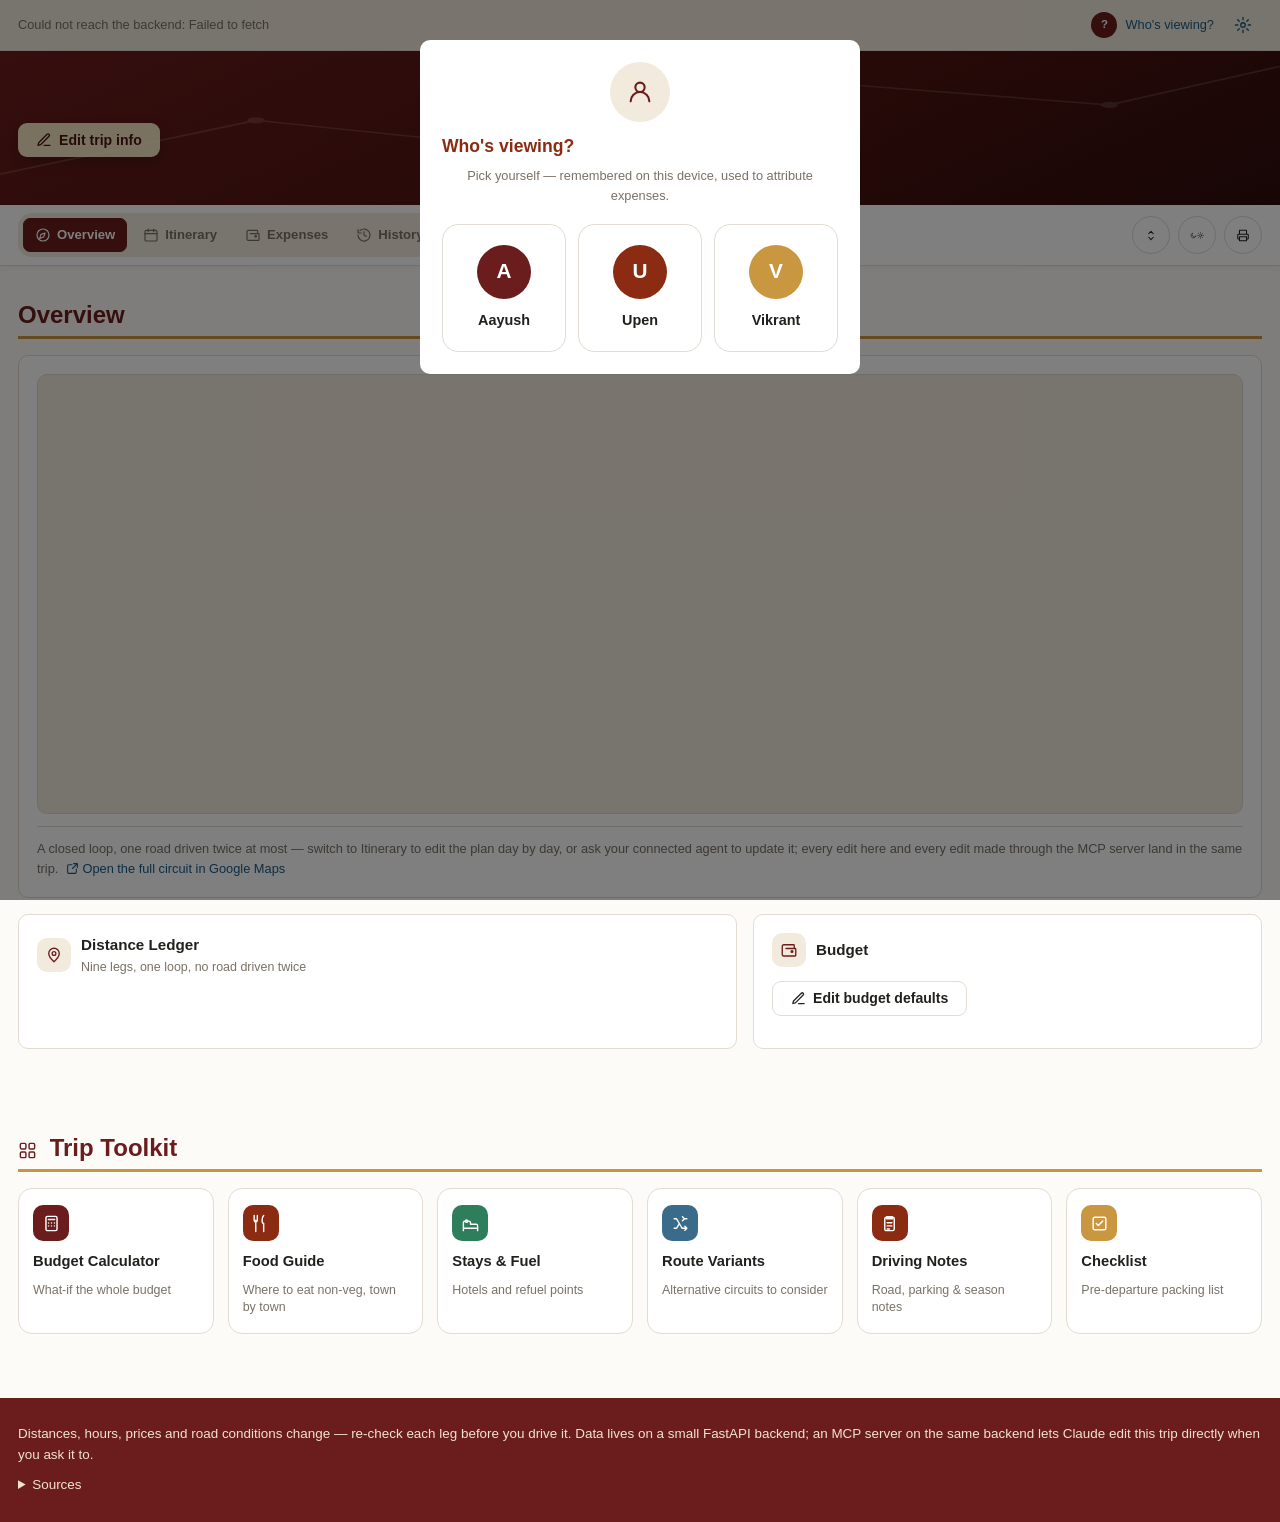
==== commit 18fe5bf1: "Add version control for every trip edit, with restore and a History UI Nothing is destroyed on edit " ====
--- a/index.html
+++ b/index.html
@@ -58,6 +58,10 @@
       <button class="tabbtn" data-tab="expenses">
         <svg width="16" height="16" viewBox="0 0 24 24" fill="none" stroke="currentColor" stroke-width="1.8" stroke-linecap="round" stroke-linejoin="round"><path d="M3 7a2 2 0 0 1 2-2h13a1 1 0 0 1 1 1v3M3 7v11a2 2 0 0 0 2 2h15a1 1 0 0 0 1-1v-8a1 1 0 0 0-1-1H8"/><circle cx="16" cy="14" r="1.2" fill="currentColor"/></svg>
         Expenses
+      </button>
+      <button class="tabbtn" data-tab="history">
+        <svg width="16" height="16" viewBox="0 0 24 24" fill="none" stroke="currentColor" stroke-width="1.8" stroke-linecap="round" stroke-linejoin="round"><path d="M3 12a9 9 0 1 0 3-6.7"/><path d="M3 4v5h5"/><path d="M12 7v5l3.5 2"/></svg>
+        History
       </button>
     </div>
     <div class="navspacer"></div>
@@ -204,6 +208,40 @@
     </section>
   </div>
 
+  <!-- ============================================================ -->
+  <!-- TAB: History                                                  -->
+  <!-- ============================================================ -->
+  <div id="tab-history" class="tabpanel" hidden>
+    <section id="history">
+      <div class="section-head">
+        <h2>History</h2>
+        <div class="histsub">Nothing is ever deleted for good — every edit becomes a version you can undo.</div>
+      </div>
+
+      <div class="navpills histswitch">
+        <button class="tabbtn on" data-histview="timeline">Timeline</button>
+        <button class="tabbtn" data-histview="trash">Recently deleted<span class="countbadge" id="trashCount" hidden></span></button>
+      </div>
+
+      <div id="histview-timeline">
+        <div class="histfilter" id="histFilter">
+          <button class="chipbtn on" data-resource="">All</button>
+          <button class="chipbtn" data-resource="meta">Trip info</button>
+          <button class="chipbtn" data-resource="budget">Budget</button>
+          <button class="chipbtn" data-resource="days">Days</button>
+          <button class="chipbtn" data-resource="reference">Reference</button>
+          <button class="chipbtn" data-resource="checklist">Checklist</button>
+          <button class="chipbtn" data-resource="expenses">Expenses</button>
+        </div>
+        <div id="timeline"></div>
+      </div>
+
+      <div id="histview-trash" hidden>
+        <div id="trash"></div>
+      </div>
+    </section>
+  </div>
+
 </div>
 
 <footer>
@@ -324,6 +362,8 @@
   <div class="modal">
     <h3 id="modalTitle">Edit</h3>
     <div id="modalBody"></div>
+    <div class="field notefield"><label>Note (optional) — what changed, or why</label>
+      <input id="modalMessage" placeholder="e.g. Fixed the hotel name typo"></div>
     <div class="modal-actions">
       <button class="btn secondary" data-close>Cancel</button>
       <button class="btn" id="btnModalSave">Save</button>
@@ -335,6 +375,8 @@
 <div class="modal-backdrop" id="confirmModal" hidden>
   <div class="modal">
     <p id="confirmMsg" style="margin:0 0 16px"></p>
+    <div class="field notefield" id="confirmNoteField"><label>Note (optional) — why</label>
+      <input id="confirmMessage" placeholder="e.g. Cutting this to save a day"></div>
     <div class="modal-actions">
       <button class="btn secondary" id="confirmNo">Cancel</button>
       <button class="btn" id="confirmYes">OK</button>
@@ -348,6 +390,7 @@
 <script src="js/render.js"></script>
 <script src="js/editor.js"></script>
 <script src="js/expenses.js"></script>
+<script src="js/versions.js"></script>
 <script src="js/app.js"></script>
 </body>
 </html>
--- a/css/style.css
+++ b/css/style.css
@@ -297,6 +297,41 @@
 .cat-ico{display:inline-flex;align-items:center;justify-content:center;width:20px;height:20px;
          border-radius:6px;background:var(--sand);color:var(--rust);margin-right:6px;vertical-align:-5px}
 
+/* ---- History (version timeline + trash) ---- */
+.histsub{font-size:.82rem;color:var(--muted);max-width:420px}
+.histswitch{margin:0 0 18px;display:inline-flex}
+.countbadge{background:var(--rust);color:#fff;border-radius:20px;font-size:.68rem;font-weight:700;
+            padding:1px 7px;margin-left:6px}
+.histfilter{display:flex;gap:7px;flex-wrap:wrap;margin-bottom:16px}
+.chipbtn{background:var(--card);border:1px solid var(--line);color:var(--muted);font:600 .78rem/1 var(--font);
+         padding:6px 13px;border-radius:20px;cursor:pointer}
+.chipbtn:hover{border-color:var(--gold)}
+.chipbtn.on{background:var(--ink);border-color:var(--ink);color:var(--paper)}
+.histempty{color:var(--muted);text-align:center;padding:34px 16px;font-size:.9rem}
+
+.tl-row{display:flex;gap:14px;padding:16px 18px}
+.tl-dot{width:10px;height:10px;border-radius:50%;flex:none;margin-top:7px}
+.tl-body{flex:1;min-width:0}
+.tl-top{display:flex;align-items:center;gap:9px;flex-wrap:wrap}
+.tl-avatar{width:22px;height:22px;font-size:.65rem}
+.tl-badge{border:1px solid;font-weight:700}
+.tl-time{color:var(--muted);white-space:nowrap}
+.tl-summary{margin-top:7px;font-weight:600;font-size:.92rem}
+.tl-message{margin-top:4px;font-size:.86rem;color:var(--muted);font-style:italic}
+.tl-actions{display:flex;gap:8px;margin-top:10px;flex-wrap:wrap}
+.tl-diff{margin-top:10px;padding:10px 12px;background:var(--sand);border-radius:8px;font-size:.82rem;
+         font-family:monospace;overflow-x:auto}
+.diffline{padding:2px 0;white-space:pre-wrap;word-break:break-word}
+.diffline.added{color:var(--green)}
+.diffline.removed{color:var(--warn);text-decoration:line-through}
+.diffline.changed{color:var(--rust)}
+
+.trash-card{display:flex;flex-direction:column;gap:6px}
+.trash-label{font-weight:600;font-size:.9rem}
+
+.btn.small{padding:5px 12px;font-size:.78rem;border-radius:7px}
+.notefield{margin-top:2px;padding-top:12px;border-top:1px solid var(--line)}
+
 @media print{
   nav,.iconbtn,.icon-btn,.hero svg,.editbar,.syncbar{display:none}
   .daybody{display:block!important}
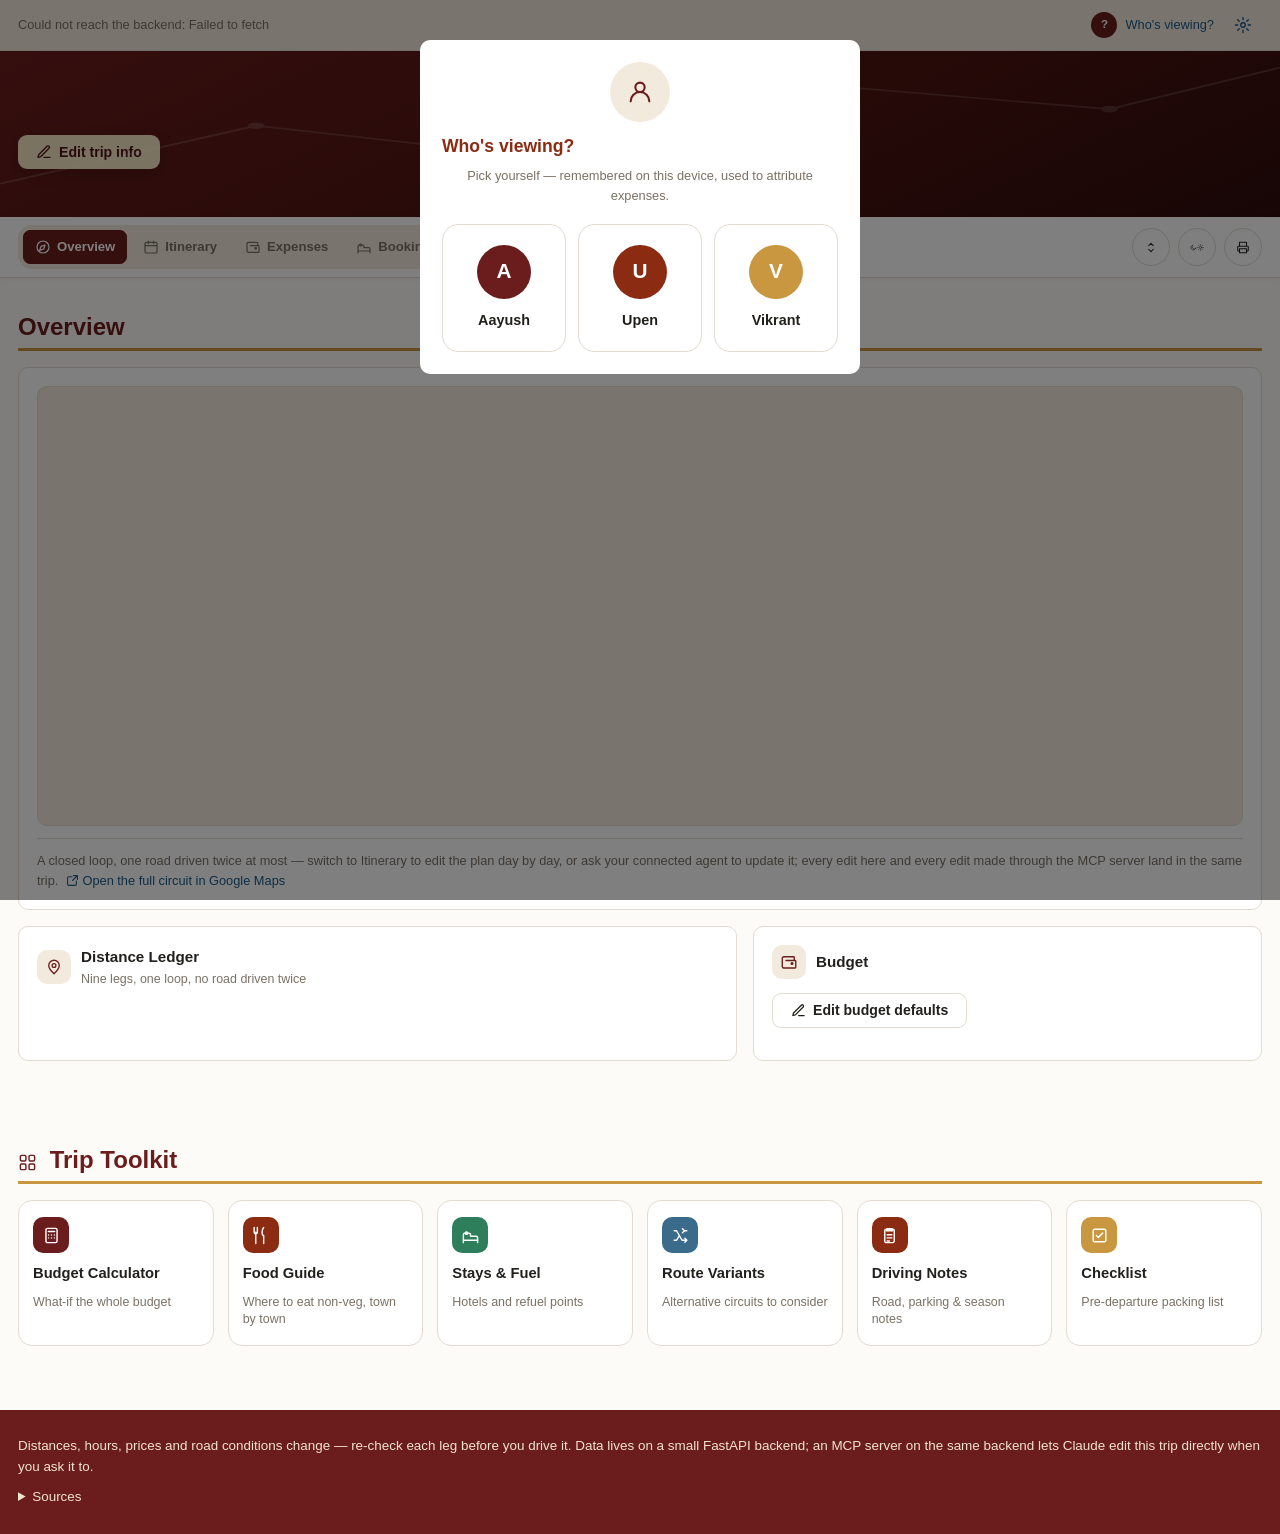
==== commit cf936d54: "Add motion, expense settle-up, trip dates, and a Bookings tab Design: subtle enter/hover/modal/toast" ====
--- a/index.html
+++ b/index.html
@@ -33,6 +33,7 @@
       <h1 id="hTitle"></h1>
       <div class="sub" id="hSub"></div>
       <div class="pills" id="hPills"></div>
+      <div class="trip-dates" id="hDates"></div>
       <div class="editbar">
         <button class="btn btn-cream" id="btnEditMeta">
           <svg width="16" height="16" viewBox="0 0 24 24" fill="none" stroke="currentColor" stroke-width="2" stroke-linecap="round" stroke-linejoin="round"><path d="M12 20h9M16.5 3.5a2.1 2.1 0 0 1 3 3L7 19l-4 1 1-4z"/></svg>
@@ -58,6 +59,10 @@
       <button class="tabbtn" data-tab="expenses">
         <svg width="16" height="16" viewBox="0 0 24 24" fill="none" stroke="currentColor" stroke-width="1.8" stroke-linecap="round" stroke-linejoin="round"><path d="M3 7a2 2 0 0 1 2-2h13a1 1 0 0 1 1 1v3M3 7v11a2 2 0 0 0 2 2h15a1 1 0 0 0 1-1v-8a1 1 0 0 0-1-1H8"/><circle cx="16" cy="14" r="1.2" fill="currentColor"/></svg>
         Expenses
+      </button>
+      <button class="tabbtn" data-tab="bookings">
+        <svg width="16" height="16" viewBox="0 0 24 24" fill="none" stroke="currentColor" stroke-width="1.8" stroke-linecap="round" stroke-linejoin="round"><path d="M3 18v-7a2 2 0 0 1 2-2h5a2 2 0 0 1 2 2v2M3 18v3M3 18h18M21 18v3M12 13h7a2 2 0 0 1 2 2v3"/><circle cx="7" cy="9" r="1.5"/></svg>
+        Bookings
       </button>
       <button class="tabbtn" data-tab="history">
         <svg width="16" height="16" viewBox="0 0 24 24" fill="none" stroke="currentColor" stroke-width="1.8" stroke-linecap="round" stroke-linejoin="round"><path d="M3 12a9 9 0 1 0 3-6.7"/><path d="M3 4v5h5"/><path d="M12 7v5l3.5 2"/></svg>
@@ -128,6 +133,7 @@
               Edit budget defaults
             </button>
           </div>
+          <div id="overviewSettle" hidden></div>
         </div>
       </div>
     </section>
@@ -201,10 +207,49 @@
           Log an expense
         </button>
       </div>
-      <div class="card">
-        <div id="expenseTotals" class="out" style="margin-bottom:14px"></div>
-        <div class="tablewrap"><table id="expenseTable"></table></div>
-      </div>
+      <div class="zero-state" id="expenseEmpty" hidden>
+        <div class="zero-ico"><svg width="30" height="30" viewBox="0 0 24 24" fill="none" stroke="currentColor" stroke-width="1.6" stroke-linecap="round" stroke-linejoin="round"><path d="M3 7a2 2 0 0 1 2-2h13a1 1 0 0 1 1 1v3M3 7v11a2 2 0 0 0 2 2h15a1 1 0 0 0 1-1v-8a1 1 0 0 0-1-1H8"/><circle cx="16" cy="14" r="1.2" fill="currentColor"/></svg></div>
+        <div class="zero-title">No expenses yet</div>
+        <div class="zero-sub">Trip hasn't started — once you start logging costs, they'll show up here along
+        with a running "who owes whom" split between the three of you.</div>
+      </div>
+      <div id="expenseContent" hidden>
+        <div class="card">
+          <div id="expenseTotals" class="out" style="margin-bottom:14px"></div>
+          <div class="tablewrap"><table id="expenseTable"></table></div>
+        </div>
+        <div class="card" id="settleUpCard"></div>
+      </div>
+    </section>
+  </div>
+
+  <!-- ============================================================ -->
+  <!-- TAB: Bookings                                                 -->
+  <!-- ============================================================ -->
+  <div id="tab-bookings" class="tabpanel" hidden>
+    <section id="bookings">
+      <div class="section-head">
+        <h2>Travel Documents</h2>
+      </div>
+      <p class="small">An ID each of you shares with hotels at check-in — upload once, use for the whole trip.</p>
+      <div class="grid g3" id="docPeople"></div>
+    </section>
+
+    <section id="bookingsList" style="padding-top:0">
+      <div class="section-head">
+        <h2>Hotel Bookings</h2>
+        <button class="btn" id="btnAddBooking">
+          <svg width="15" height="15" viewBox="0 0 24 24" fill="none" stroke="currentColor" stroke-width="2" stroke-linecap="round" stroke-linejoin="round"><path d="M12 5v14M5 12h14"/></svg>
+          Add booking
+        </button>
+      </div>
+      <div class="zero-state" id="bookingsEmpty" hidden>
+        <div class="zero-ico"><svg width="30" height="30" viewBox="0 0 24 24" fill="none" stroke="currentColor" stroke-width="1.6" stroke-linecap="round" stroke-linejoin="round"><path d="M3 18v-7a2 2 0 0 1 2-2h5a2 2 0 0 1 2 2v2M3 18v3M3 18h18M21 18v3M12 13h7a2 2 0 0 1 2 2v3"/><circle cx="7" cy="9" r="1.5"/></svg></div>
+        <div class="zero-title">No bookings yet</div>
+        <div class="zero-sub">Add a hotel booking as soon as you make one — confirmed or still pending.</div>
+      </div>
+      <div class="grid g2" id="bookingCards"></div>
+      <input type="file" id="receiptFileInput" hidden accept="image/*,.pdf">
     </section>
   </div>
 
@@ -232,6 +277,8 @@
           <button class="chipbtn" data-resource="reference">Reference</button>
           <button class="chipbtn" data-resource="checklist">Checklist</button>
           <button class="chipbtn" data-resource="expenses">Expenses</button>
+          <button class="chipbtn" data-resource="bookings">Bookings</button>
+          <button class="chipbtn" data-resource="documents">Travel documents</button>
         </div>
         <div id="timeline"></div>
       </div>
@@ -390,6 +437,7 @@
 <script src="js/render.js"></script>
 <script src="js/editor.js"></script>
 <script src="js/expenses.js"></script>
+<script src="js/bookings.js"></script>
 <script src="js/versions.js"></script>
 <script src="js/app.js"></script>
 </body>
--- a/css/style.css
+++ b/css/style.css
@@ -348,3 +348,72 @@
   .dayhead{padding:11px 13px}
   .editbar{flex-direction:column}
 }
+
+/* ============================================================================
+   SECTION 3 — MOTION
+   A little life, applied consistently rather than everywhere: tab switches,
+   modals, toasts and cards all move the same way. Respects reduced-motion.
+   ========================================================================== */
+@keyframes tabIn{from{opacity:0;transform:translateY(6px)}to{opacity:1;transform:translateY(0)}}
+@keyframes modalIn{from{opacity:0;transform:translateY(-10px) scale(.98)}to{opacity:1;transform:translateY(0) scale(1)}}
+@keyframes backdropIn{from{opacity:0}to{opacity:1}}
+@keyframes toastIn{from{opacity:0;transform:translate(-50%,8px)}to{opacity:1;transform:translate(-50%,0)}}
+@keyframes popIn{from{opacity:0;transform:scale(.92)}to{opacity:1;transform:scale(1)}}
+
+.tabpanel.tab-enter{animation:tabIn .32s ease both}
+.modal-backdrop{animation:backdropIn .18s ease both}
+.modal-backdrop .modal{animation:modalIn .22s cubic-bezier(.2,.7,.3,1) both}
+.toast{animation:toastIn .25s ease both}
+.day,.card,.quick-tile,.person-card,.stat,.booking-card,.doc-card{transition:transform .18s ease,box-shadow .18s ease,border-color .18s ease}
+.card:hover,.booking-card:hover,.doc-card:hover{box-shadow:0 6px 20px rgba(0,0,0,.06)}
+.dayhead,.icon-btn,.btn,.chipbtn,.pill{transition:background .15s ease,color .15s ease,border-color .15s ease,transform .12s ease}
+.btn:active{transform:scale(.97)}
+.icon-btn:active{transform:scale(.92)}
+.zero-state,.settle-rows,.doc-chips{animation:popIn .25s ease both}
+
+@media(prefers-reduced-motion:reduce){
+  .tabpanel.tab-enter,.modal-backdrop,.modal-backdrop .modal,.toast,.zero-state,.settle-rows,.doc-chips{animation:none}
+  .day,.card,.quick-tile,.person-card,.stat,.booking-card,.doc-card,.dayhead,.icon-btn,.btn,.chipbtn,.pill{transition:none}
+}
+
+/* ---- Trip dates (hero) ---- */
+.trip-dates{margin-top:12px;font-size:.84rem;color:#e9d9bd;display:flex;align-items:center;gap:7px}
+.trip-dates svg{flex:none;opacity:.85}
+.trip-dates .dates-n{opacity:.75;font-weight:400}
+.trip-dates .dates-empty{opacity:.75;font-style:italic}
+
+/* ---- Zero states (Expenses / Bookings) ---- */
+.zero-state{background:var(--card);border:1px dashed var(--line);border-radius:var(--radius);
+            padding:40px 24px;text-align:center;margin-bottom:16px}
+.zero-ico{width:56px;height:56px;border-radius:50%;background:var(--sand);color:var(--maroon);
+          display:flex;align-items:center;justify-content:center;margin:0 auto 14px}
+.zero-title{font-weight:700;font-size:1.05rem;color:var(--ink);margin-bottom:6px}
+.zero-sub{font-size:.85rem;color:var(--muted);max-width:420px;margin:0 auto}
+
+/* ---- Settle up (Expenses card + Overview widget) ---- */
+.settle-rows{display:flex;flex-direction:column;gap:8px;margin-top:4px}
+.settle-row{display:flex;align-items:center;gap:8px;background:var(--sand);border-radius:8px;
+            padding:9px 12px;font-size:.86rem}
+.settle-rows.compact .settle-row{padding:7px 10px;font-size:.82rem}
+.settle-who{font-weight:700;color:var(--ink)}
+.settle-arrow{color:var(--muted);font-weight:700}
+.settle-amt{margin-left:auto;font-weight:700;color:var(--maroon);font-variant-numeric:tabular-nums}
+.settle-balanced{display:flex;align-items:center;gap:7px;color:var(--green);font-size:.88rem;padding:6px 0}
+
+/* ---- Bookings tab ---- */
+.doc-card{display:flex;flex-direction:column;gap:10px}
+.doc-chips{display:flex;flex-wrap:wrap;gap:7px;min-height:22px}
+.doc-chip{display:inline-flex;align-items:center;gap:6px;background:var(--sand);border-radius:16px;
+          padding:4px 6px 4px 10px;font-size:.78rem}
+.doc-chip a{display:inline-flex;align-items:center;gap:4px;color:var(--ink);font-weight:600}
+.doc-chip a:hover{text-decoration:none;color:var(--maroon)}
+.doc-chip-x{display:inline-flex;align-items:center;justify-content:center;width:18px;height:18px;
+            border-radius:50%;border:none;background:none;color:var(--muted);cursor:pointer}
+.doc-chip-x:hover{background:var(--line);color:var(--ink)}
+.booking-card{display:flex;flex-direction:column}
+.booking-status{display:inline-flex;align-items:center;gap:5px;border:1px solid var(--line);
+                background:var(--sand);color:var(--muted);border-radius:20px;padding:5px 12px;
+                font-size:.74rem;font-weight:700;cursor:pointer;flex:none}
+.booking-status.is-confirmed{color:var(--green);border-color:var(--green);background:#eef6f1}
+.booking-status.is-pending{color:var(--warn);border-color:var(--warn);background:#fdf3ec}
+body.dark .booking-status.is-confirmed,body.dark .booking-status.is-pending{background:var(--sand)}
